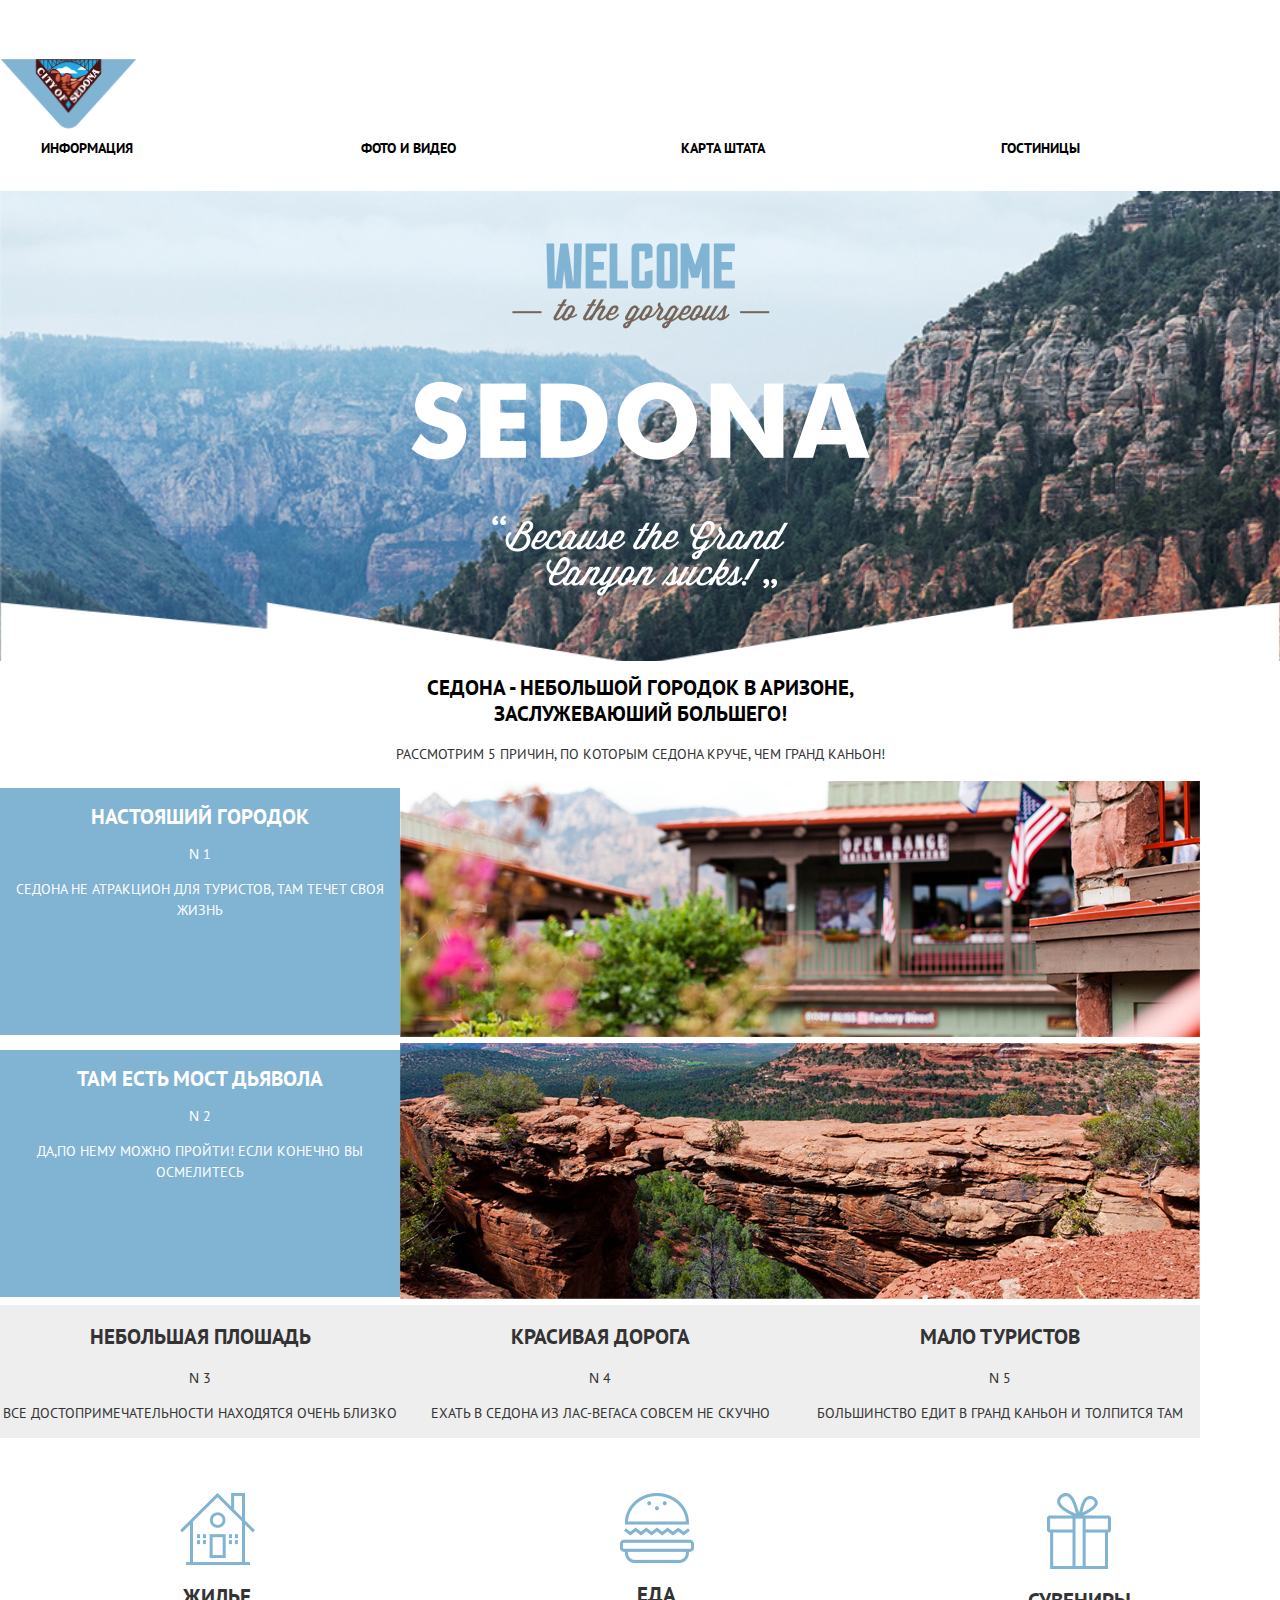
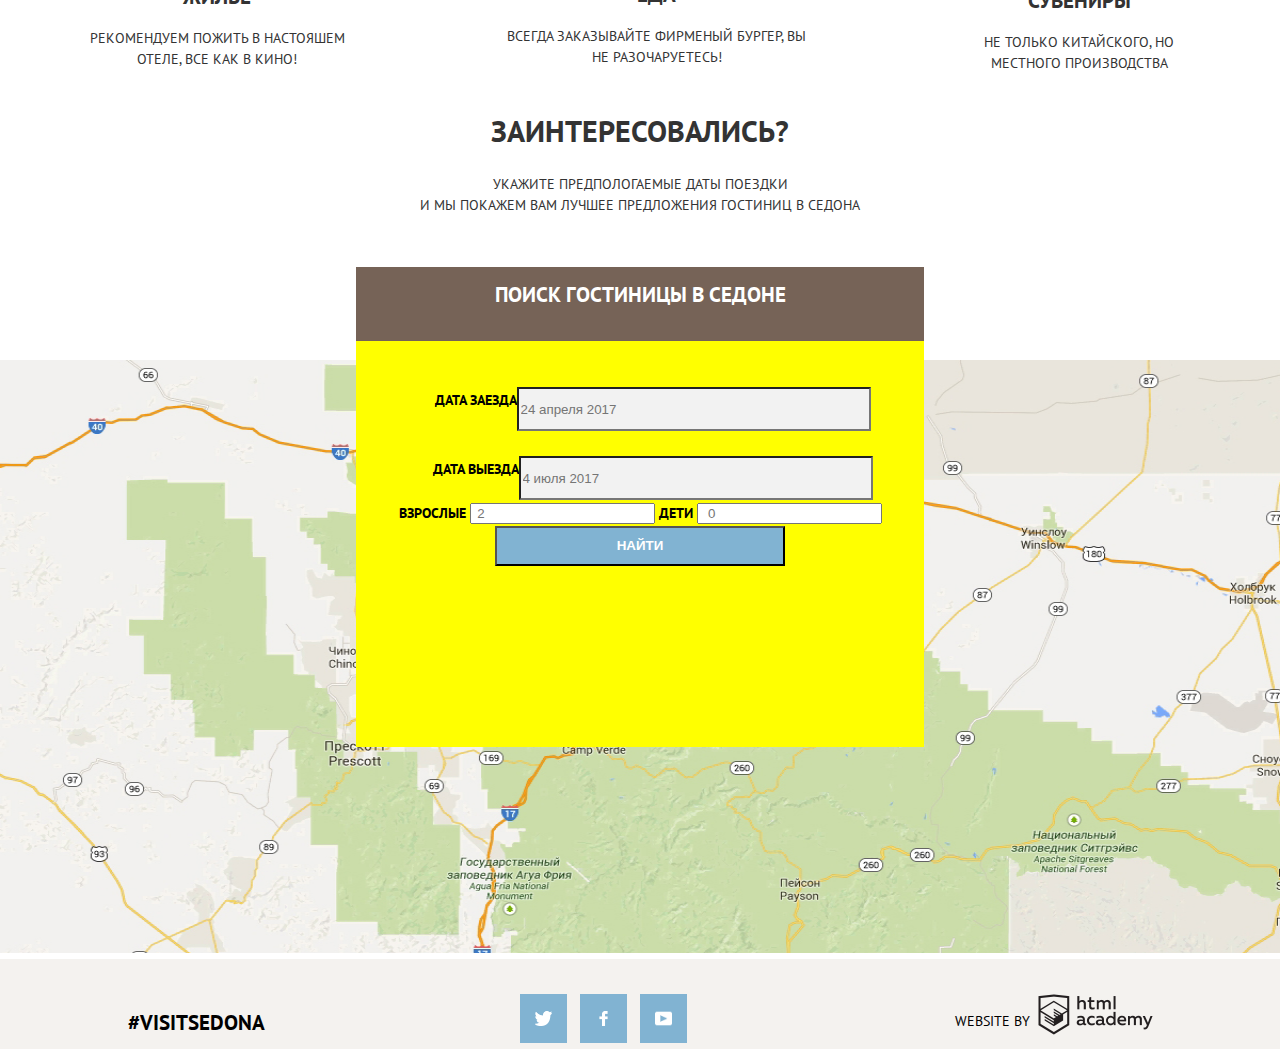
==== index.html @ 4d726ed5 "css+flex для Index" ====
<!DOCTYPE html>
<html lang="ru">
<head>
	<meta charset="utf-8">
	<title>HTML Academy: Седона</title>
	<link rel="stylesheet" type="text/css" href="css-sedona.css">
	<link href="https://fonts.googleapis.com/css?family=PT+Sans:400,700&display=swap&subset=cyrillic-ext" rel="stylesheet"> 
</head>
<body>

	<header class="header">
		<h1 class="visually-hidden"> Город Седона для туристов </h1>
		<img class="main-nav-logo" src="img/logo.svg" width="137" height="70" alt="Логотип Седона"> 

		<nav class="main-nav">
			<ul class="nav-list"> 
				<li class="nav-item"> <a href="info.html"> Информация  </a>  </li> 
				<li class="nav-item"> <a href="foto.html"> Фото и видео  </a> </li>
				<li class="nav-item"> <a href="#map"> Карта штата </a> </li>
				<li class="nav-item"> <a href="catalog.html"> Гостиницы  </a>  </li>
			</ul>

		</nav>

	</header>




	<main>

		<section>
			<div class="welcome">
				<!-- тут background-->
				<img class="welcome-text" src="img/welcome.svg" width="459" height="353"  alt="Приветственый текст сайта">
				<div class="polygon"></div>

			</div>

			<div class="welcome-title">
			<h1 class="title">Седона - небольшой городок в Аризоне,<br>  Заслужеваюший большего! </h1>
			<p class="reasons"> Рассмотрим 5 причин, по которым Седона круче, чем Гранд Каньон!</p>
			</div>
			
		</section>




		<section class="index-colums" >
			<ul class="reason-forstay-list wrap">
				<li class="reason-forstay blue "> 
				<div class="reason-wrapper">
					<h2 >  Настояший городок </h2>
					<span> &Nu; 1 </span>
					<p> Седона не атракцион для туристов, там течет своя жизнь </p>
				</div>
				<div class="foto-wrapper">
					<img src="img/foto-goroda.jpg" width="800" height="256" alt="Фото Города"> 
				</div>
				</li>
		



		
				<li class="reason-forstay blue ">
				<div class="reason-wrapper">	 
					<h2 > Там есть мост дьявола </h2>
					<span> &Nu; 2 </span>
					<p> Да,по нему можно пройти! Если конечно вы осмелитесь </p>
				</div>
					<div class="foto-wrapper">
					<img src="img/foto-mosta.jpg" width="800" height="256" alt="Фото Моста">
				</div>
				</li>

			
					
				<li class="reason-forstay grey " > 
					<h3 > Небольшая плошадь </h3>
					<span> &Nu; 3 </span>
					<p> Все достопримечательности находятся очень близко</p>
				</li>
			
				
				<li class="reason-forstay grey ">
					
					<h3> Красивая дорога </h3>
					<span> &Nu; 4 </span>
					<p>Ехать в Седона из Лас-Вегаса совсем не скучно </p>
				
				</li>
			
				
				<li class="reason-forstay grey "> 
					
					<h3> Мало туристов </h3>
					<span> &Nu; 5</span>
					<p> Большинство едит в Гранд Каньон и толпится там</p>
				
				</li>
			
			</ul>

		</section>



		<article class="advantages">

			<h2 class="visually-hidden"> Преимушества города </h2>
			<ul class="advantages-list">

				<li>
					<div class="bg-living"> </div>
					<h3> Жилье </h3>
					<p> Рекомендуем пожить в настояшем отеле, все как в кино!</p>
				</li>
				<li>
					<div class="bg-eat"> </div>
					<h3> Еда </h3>
					<p> всегда заказывайте фирменый бургер, вы не разочаруетесь!</p>
				</li>
				<li> 
					<div class="bg-presents"> </div>
					<h3> Сувениры </h3>
					<p> Не только китайского, но местного производства</p>
				</li>
			</ul>



		</article>



		<section class="best-deals-forstay">

			<h2>Заинтересовались?</h2> 
			<p> Укажите предпологаемые даты поездки<br>
				И мы покажем вам лучшее предложения гостиниц в Седона
			</p> 

			<img class="sedona-bymap" id="map" src="img/map.jpg" width="100%"  height="593" alt="Изображение местонахождения города Седона на карте">

	
		<div class="search-wrapper">
			<div class="search">
				<p class="hotel-search">Поиск гостиницы в Седоне </p>

				<form class="form" action="https://htmlacademy.ru" method="post">
					<div class="form-line">
						<label  class="info" for="new-date"> Дата заезда </label>
						<input  class="text" type="text" name="date-in" id="new-date" placeholder="24 апреля 2017">
					</div>

					<div class="form-line">
						<label class="info" for="new-date1"> Дата выезда </label>
						<input class="text" type="text" name="date-out" id="new-date1" placeholder="4 июля 2017">
					</div>

						
					<label class="info" for="new-adults"> Взрослые </label>
					<input type="age" name="adults" id="new-adults" placeholder=" 2 ">
					



					<label class="info" for="new-child"> Дети </label>
					<input class="age" type="text" name="child" id="new-child" placeholder="  0  ">

					<div>
					<button class="submit-button" type="submit"> Найти </button>
					</div>


				</form>


			</div>
		</div>

		</section>


	</main>






	<footer class="foter">
	<div class="visit">
		<a class="visit-sedona" href="#"> #VisitSedona </a>  
	</div>

		<div >
			<ul class="social-button">
				<li class="button"> <a href="#" aria-label="ссылка на сайт Твитер"> <img class="logo-social" src ="img/t.svg" width="17" height="15" alt="Логотип сайта Твитер"> </a>  </li> 
				<li class="button"> <a href="#" aria-label="ссылка на сайт Фейсбук"> <img class="logo-social" src ="img/fb-icon.svg" width="17" height="15" alt="Логотип сайта Фейсбук"> </a>  </li> 
				<li class="button"> <a href="#" aria-label="ссылка на сайт Ютуб"> <img  class="logo-social" src ="img/youtube.svg" width="17" height="15" alt="Логотип сайта Ютуб"> </a>  </li> 
			</ul>
		</div>



		<div class="academy">
			<div>
		<p class="reference"> WEBSITE BY</p>
			</div>
		<div>
		<a class="link-academy" href="#" aria-lebel="ссылка на сайт Хтмл академии"> 
			<img src="img/logo_name.png" width="115" height="41" alt="Логотип HTML Academy"> 	
		</a>
		</div>
	</div>

	</footer>


</body>
</html>
---- css-sedona.css ----
body {
	padding: 0;
	margin: 0; 

font-family: "PT Sans","Arial", sans-serif;
font-size: 14px;
font-weight: 400;
text-transform: uppercase;
line-height: 21px;
color:#333333;

background-color: #ffffff;
background-position: center;
background-repeat: no-repeat;


}
ul,li {
	margin: 0px;
	padding: 0px;
}




.visually-hidden {
	visibility: hidden;

}

a { 
	text-decoration: none;
}



.nav-list {
	list-style: none;
	display: flex;
	justify-content: space-around;
}
.nav-item {
	width: 239px;
	height: 56px;


}
.nav-item a{
	color: #000000;
	font-weight: 700;
	line-height: 26px;
	text-transform: uppercase;

}

.welcome {
	background-image: url("img/background photo.jpg");
	background-repeat: no-repeat;
	background-size: cover;
	text-align: center;
	padding-top: 52px;
}

.welcome-title { 
	text-align: center;

}


.polygon {
	height:59px;
	background-image: url("img/polygon.png");
	background-size: cover;
}

/*5 prichin*/

.title {
	color: #000000;
	font-size: 21px;
	font-weight: 700;
	line-height: 26px;
	
}





.reasons {
	line-height: 26px;

}


/*spisok 5 prichin*/

/* flex*/

 .reason-forstay.blue { 
	background-repeat: no-repeat;
	color: #ffffff;
	display: flex;
	justify-content: center;
	align-items: center;

}



 .reason-forstay.grey {
	width: 400px;
	background-color: #eeeeee;
	background-size: 1200px 256px;
	background-repeat: no-repeat;
	text-align: center;
	width: 400px;

}




.reason-forstay-list {
	list-style: none;
	display: flex;
	
}



.wrap{
 	flex-wrap: wrap;

}


.reason-wrapper {
	width: 400px;
	text-align: center;
	padding-bottom: 100px;
	background-color:#81b3d2;
	background-size: 400px 256px;

}

.advantages-list {
	display: flex;
	list-style: none;

}


.foto-wrapper {
	width: 800px;
}



.reason-forstay-list h2 {
	font-size: 21px;
	font-weight: 700;


}
.advantages-list h3,
.reason-forstay-list h3 {
	line-height: 21px;
	font-size: 21px;
	font-weight: 700;
	text-align: center;

} 

/* acticle advantages*/

.bg-living {
	width: 75px;
	height: 72px; 
	background-image:url("img/icon-1.svg");
	background-repeat: no-repeat;

}

.bg-eat {
	width: 74px;
	height: 70px; 
	background-image:url("img/icon-2.svg");
	background-repeat: no-repeat;
}


.bg-presents {
	width: 64px;
	height: 76px; 
	background-image:url("img/icon-3.svg");
	background-repeat: no-repeat;
}

.advantages-list div {
	margin: 0px auto;

}


.advantages-list li {
	padding:0px 72px;
	text-align: center;
}





/* zainteresovalis*/

.best-deals-forstay {
	position: relative;
	text-align: center;
}

.best-deals-forstay h2 {
	font-size: 30px;
	font-weight: 700;
	line-height: 36px;
	
}

.sedona-bymap {
	padding-top:130px;
}

/* poisk*/

.search-wrapper {
	position: absolute;
	top:133px;
	left:0px;
	width: 100%;



}
.search {
	width: 568px;
	height: 480px;
	background-color: yellow;
	margin: 0px auto;

}

.form-line {
	display: flex;
	justify-content:center;
	padding-left:25px;
	padding-top: 25px;

}


.hotel-search {
	color: #ffffff;
	font-size: 21px;
	font-weight: 700;
	line-height: 26px;
	padding-top:15px;  
	padding-bottom: 33px;
	text-align: center;
	background-color:#766357;


}

.info {
	font-weight: 700;
	line-height: 26px;
	text-transform: uppercase;
	color: #000000;
	
}

.text {
	width: 346px;
	height: 38px;
	background-color: #f2f2f2;

}

.submit-button {
	color: #ffffff;
	font-weight: 700;
	line-height: 26px;
	text-transform: uppercase;
	background-color: #81b3d2;
	padding: 5px 120px;
}





/* footer*/
footer {
	background-color: #f4f2ef;

}

.foter {
	display: flex;
	justify-content: space-around;

}



footer .visit-sedona {
	color: #000000;
	font-size: 21px;
	font-weight: 700;
	line-height: 26px;
	text-transform: uppercase;

}

.social-button {
	list-style: none;
	display: flex;
	justify-content: space-between;




}

.visit {
	padding-top: 51px;
}



.button {
	width: 60px;
	padding-top: 35px;

}

.button .logo-social{
	background-color:#81b3d2;
	padding: 17px 15px;

}

.reference {
	line-height: 26px;
	color: #000000;
	text-transform: uppercase;	
	padding-right: 8px;
}

.academy {
	display: flex;
	padding-top:35px;

}
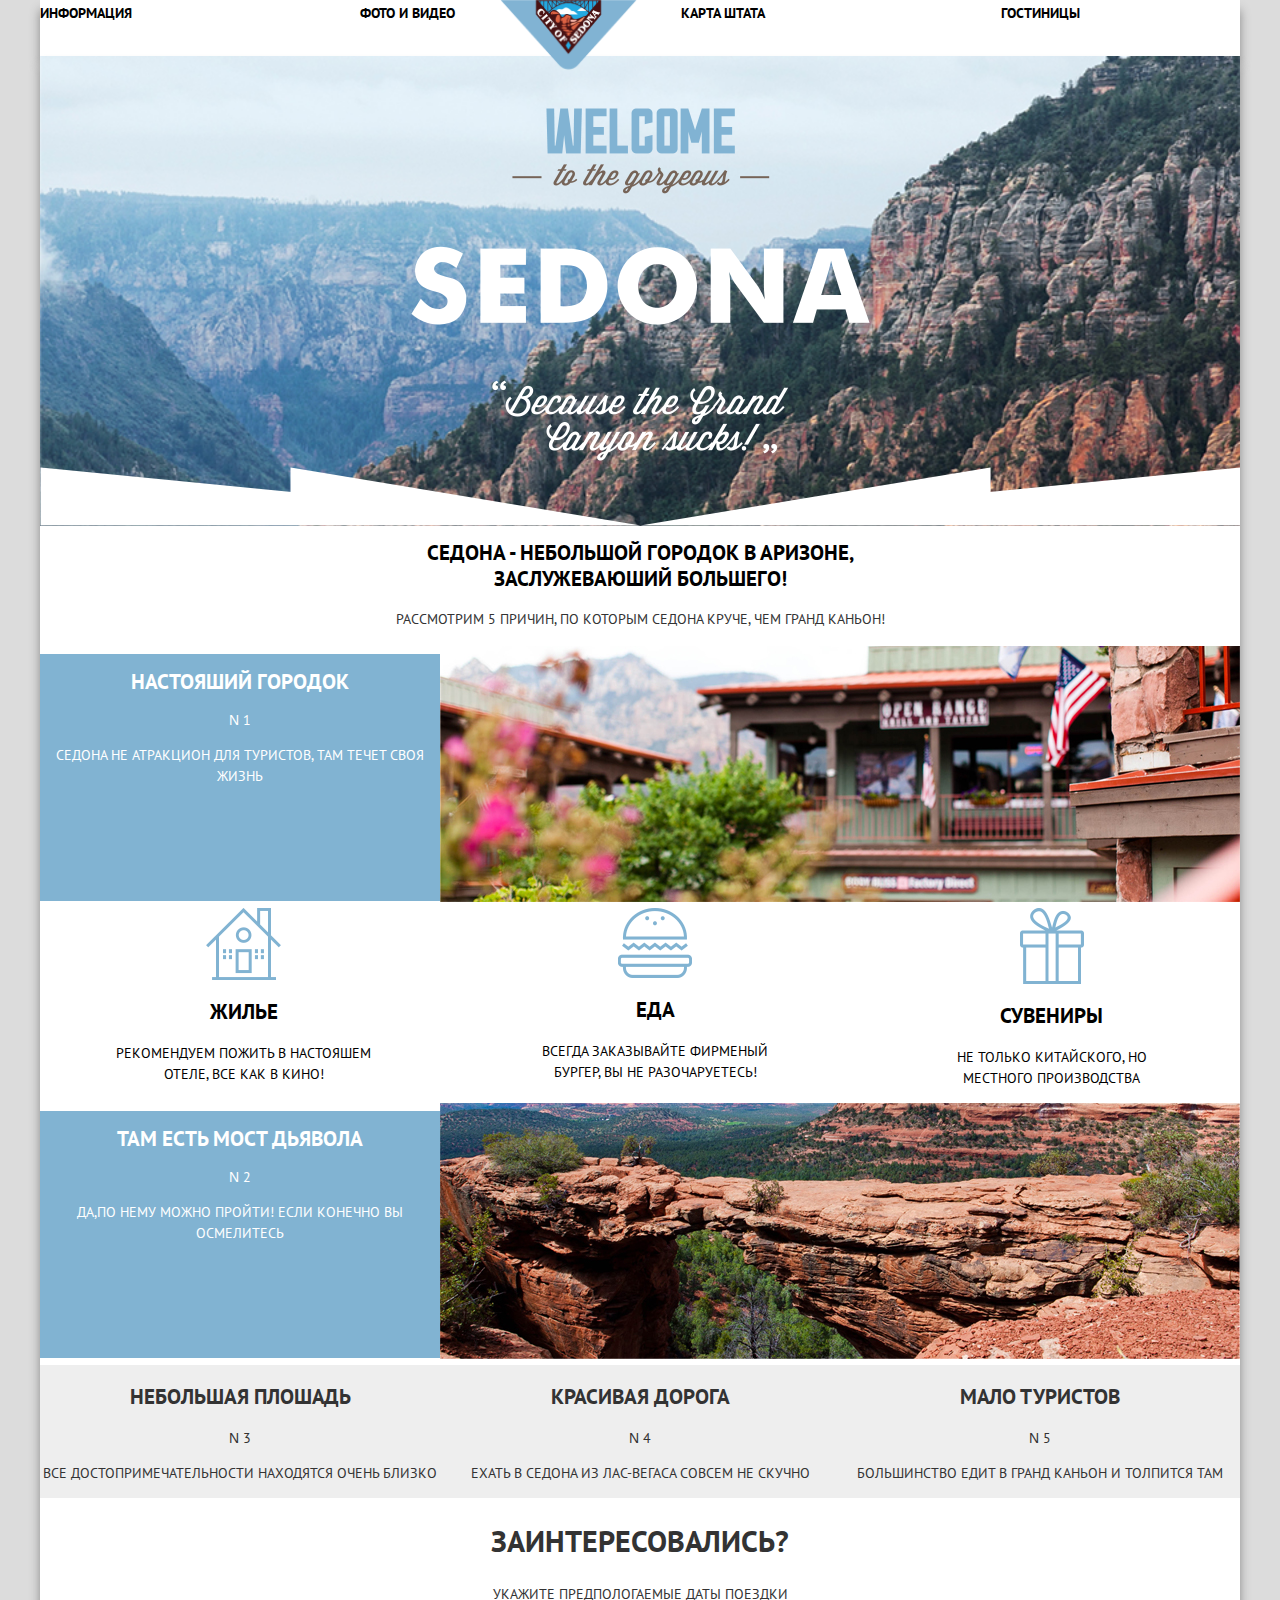
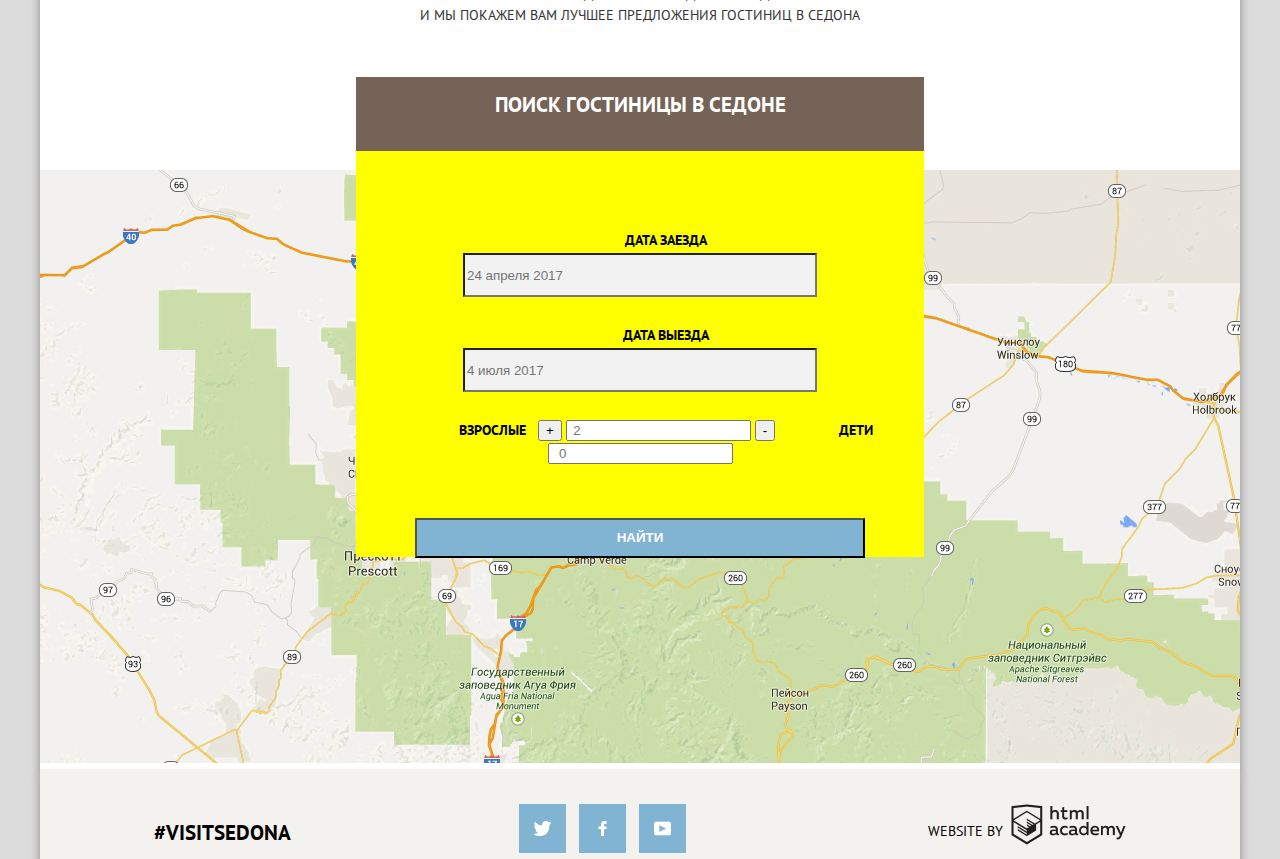
==== commit b8b5165a: "добавление стр catalog v Sedona" ====
--- a/index.html
+++ b/index.html
@@ -7,17 +7,16 @@
 	<link href="https://fonts.googleapis.com/css?family=PT+Sans:400,700&display=swap&subset=cyrillic-ext" rel="stylesheet"> 
 </head>
 <body>
-
 	<header class="header">
 		<h1 class="visually-hidden"> Город Седона для туристов </h1>
 		<img class="main-nav-logo" src="img/logo.svg" width="137" height="70" alt="Логотип Седона"> 
 
 		<nav class="main-nav">
 			<ul class="nav-list"> 
-				<li class="nav-item"> <a href="info.html"> Информация  </a>  </li> 
-				<li class="nav-item"> <a href="foto.html"> Фото и видео  </a> </li>
-				<li class="nav-item"> <a href="#map"> Карта штата </a> </li>
-				<li class="nav-item"> <a href="catalog.html"> Гостиницы  </a>  </li>
+				<li class="nav-item nav-item-info"> <a href="info.html"> Информация  </a>  </li> 
+				<li class="nav-item nav-item-photo"> <a href="foto.html"> Фото и видео  </a> </li>
+				<li class="nav-item nav-item-map"> <a href="#map"> Карта штата </a> </li>
+				<li class="nav-item nav-item-hotels"> <a href="catalog.html"> Гостиницы  </a>  </li>
 			</ul>
 
 		</nav>
@@ -38,8 +37,8 @@
 			</div>
 
 			<div class="welcome-title">
-			<h1 class="title">Седона - небольшой городок в Аризоне,<br>  Заслужеваюший большего! </h1>
-			<p class="reasons"> Рассмотрим 5 причин, по которым Седона круче, чем Гранд Каньон!</p>
+				<h1 class="title">Седона - небольшой городок в Аризоне,<br>  Заслужеваюший большего! </h1>
+				<p class="reasons"> Рассмотрим 5 причин, по которым Седона круче, чем Гранд Каньон!</p>
 			</div>
 			
 		</section>
@@ -50,89 +49,91 @@
 		<section class="index-colums" >
 			<ul class="reason-forstay-list wrap">
 				<li class="reason-forstay blue "> 
-				<div class="reason-wrapper">
-					<h2 >  Настояший городок </h2>
-					<span> &Nu; 1 </span>
-					<p> Седона не атракцион для туристов, там течет своя жизнь </p>
-				</div>
-				<div class="foto-wrapper">
-					<img src="img/foto-goroda.jpg" width="800" height="256" alt="Фото Города"> 
-				</div>
-				</li>
-		
-
-
-
-		
+					<div class="reason-wrapper">
+						<h2 >  Настояший городок </h2>
+						<span> &Nu; 1 </span>
+						<p> Седона не атракцион для туристов, там течет своя жизнь </p>
+					</div>
+					<div class="foto-wrapper">
+						<img src="img/foto-goroda.jpg" width="800" height="256" alt="Фото Города"> 
+					</div>
+
+
+					<article class="advantages">
+
+						<h2 class="visually-hidden"> Преимушества города </h2>
+						<ul class="advantages-list">
+							<li>
+								<div class="bg-living"> </div>
+								<h3> Жилье </h3>
+								<p> Рекомендуем пожить в настояшем отеле, все как в кино!</p>
+							</li>
+
+							<li>
+								<div class="bg-eat"> </div>
+								<h3> Еда </h3>
+								<p> всегда заказывайте фирменый бургер, вы не разочаруетесь!</p>
+							</li>
+
+							<li> 
+								<div class="bg-presents"> </div>
+								<h3> Сувениры </h3>
+								<p> Не только китайского, но местного производства</p>
+							</li>
+						</ul>
+
+					</article>
+
+				</li>
+
+
+
+
+
 				<li class="reason-forstay blue ">
-				<div class="reason-wrapper">	 
-					<h2 > Там есть мост дьявола </h2>
-					<span> &Nu; 2 </span>
-					<p> Да,по нему можно пройти! Если конечно вы осмелитесь </p>
-				</div>
+					<div class="reason-wrapper">	 
+						<h2 > Там есть мост дьявола </h2>
+						<span> &Nu; 2 </span>
+						<p> Да,по нему можно пройти! Если конечно вы осмелитесь </p>
+					</div>
 					<div class="foto-wrapper">
-					<img src="img/foto-mosta.jpg" width="800" height="256" alt="Фото Моста">
-				</div>
-				</li>
-
-			
-					
+						<img src="img/foto-mosta.jpg" width="800" height="256" alt="Фото Моста">
+					</div>
+				</li>
+
+
+
 				<li class="reason-forstay grey " > 
 					<h3 > Небольшая плошадь </h3>
 					<span> &Nu; 3 </span>
 					<p> Все достопримечательности находятся очень близко</p>
 				</li>
-			
+
 				
 				<li class="reason-forstay grey ">
 					
 					<h3> Красивая дорога </h3>
 					<span> &Nu; 4 </span>
 					<p>Ехать в Седона из Лас-Вегаса совсем не скучно </p>
-				
-				</li>
-			
+
+				</li>
+
 				
 				<li class="reason-forstay grey "> 
 					
 					<h3> Мало туристов </h3>
 					<span> &Nu; 5</span>
 					<p> Большинство едит в Гранд Каньон и толпится там</p>
-				
-				</li>
-			
+
+				</li>
+
 			</ul>
 
 		</section>
 
 
 
-		<article class="advantages">
-
-			<h2 class="visually-hidden"> Преимушества города </h2>
-			<ul class="advantages-list">
-
-				<li>
-					<div class="bg-living"> </div>
-					<h3> Жилье </h3>
-					<p> Рекомендуем пожить в настояшем отеле, все как в кино!</p>
-				</li>
-				<li>
-					<div class="bg-eat"> </div>
-					<h3> Еда </h3>
-					<p> всегда заказывайте фирменый бургер, вы не разочаруетесь!</p>
-				</li>
-				<li> 
-					<div class="bg-presents"> </div>
-					<h3> Сувениры </h3>
-					<p> Не только китайского, но местного производства</p>
-				</li>
-			</ul>
-
-
-
-		</article>
-
+		
 
 
 		<section class="best-deals-forstay">
@@ -144,86 +145,91 @@
 
 			<img class="sedona-bymap" id="map" src="img/map.jpg" width="100%"  height="593" alt="Изображение местонахождения города Седона на карте">
 
-	
-		<div class="search-wrapper">
-			<div class="search">
-				<p class="hotel-search">Поиск гостиницы в Седоне </p>
-
-				<form class="form" action="https://htmlacademy.ru" method="post">
-					<div class="form-line">
-						<label  class="info" for="new-date"> Дата заезда </label>
-						<input  class="text" type="text" name="date-in" id="new-date" placeholder="24 апреля 2017">
-					</div>
-
-					<div class="form-line">
-						<label class="info" for="new-date1"> Дата выезда </label>
-						<input class="text" type="text" name="date-out" id="new-date1" placeholder="4 июля 2017">
-					</div>
+
+			<div class="search-wrapper">
+				<div class="search">
+					<p class="hotel-search">Поиск гостиницы в Седоне </p>
+
+					<form class="form" action="https://htmlacademy.ru" method="post">
+						<div class="form-line1">
+							<label  class="info" for="new-date"> Дата заезда </label>
+							<input  class="text" type="text" name="date-in" id="new-date" placeholder="24 апреля 2017">
+						</div>
+
+						<div class="form-line2">
+							<label class="info" for="new-date1"> Дата выезда </label>
+							<input class="text" type="text" name="date-out" id="new-date1" placeholder="4 июля 2017">
+						</div>
+
+						<div class="form-line3">	
+							<label class="info" for="new-adults"> Взрослые </label>
+							
+							<button class="button-plus" > + </button>
+							<input type="age" name="adults" id="new-adults" placeholder=" 2 ">
+							<button class="button-minus"> - </button>
 
 						
-					<label class="info" for="new-adults"> Взрослые </label>
-					<input type="age" name="adults" id="new-adults" placeholder=" 2 ">
-					
-
-
-
-					<label class="info" for="new-child"> Дети </label>
-					<input class="age" type="text" name="child" id="new-child" placeholder="  0  ">
-
+							<label class="info" for="new-child"> Дети </label>
+							<input class="age" type="text" name="child" id="new-child" placeholder="  0  ">
+						</div>	
+
+
+
+
+								<div>
+									<button class="submit-button" type="submit"> Найти </button>
+								</div>
+
+
+							</form>
+
+
+						</div>
+					</div>
+
+				</section>
+
+
+			</main>
+
+
+
+
+
+
+			<footer class="footer">
+				<div class="visit">
+					<a class="visit-sedona" href="#"> #VisitSedona </a>  
+				</div>
+
+				<div >
+					<ul class="social-button">
+						<li class="button"> <a href="#" aria-label="ссылка на сайт Твитер"> <img class="logo-social" src ="img/t.svg" width="17" height="15" alt="Логотип сайта Твитер"> </a>  </li> 
+						<li class="button"> <a href="#" aria-label="ссылка на сайт Фейсбук"> <img class="logo-social" src ="img/fb-icon.svg" width="17" height="15" alt="Логотип сайта Фейсбук"> </a>  </li> 
+						<li class="button"> <a href="#" aria-label="ссылка на сайт Ютуб"> <img  class="logo-social" src ="img/youtube.svg" width="17" height="15" alt="Логотип сайта Ютуб"> </a>  </li> 
+					</ul>
+				</div>
+
+
+
+				<div class="academy">
 					<div>
-					<button class="submit-button" type="submit"> Найти </button>
-					</div>
-
-
-				</form>
-
-
-			</div>
-		</div>
-
-		</section>
-
-
-	</main>
-
-
-
-
-
-
-	<footer class="foter">
-	<div class="visit">
-		<a class="visit-sedona" href="#"> #VisitSedona </a>  
-	</div>
-
-		<div >
-			<ul class="social-button">
-				<li class="button"> <a href="#" aria-label="ссылка на сайт Твитер"> <img class="logo-social" src ="img/t.svg" width="17" height="15" alt="Логотип сайта Твитер"> </a>  </li> 
-				<li class="button"> <a href="#" aria-label="ссылка на сайт Фейсбук"> <img class="logo-social" src ="img/fb-icon.svg" width="17" height="15" alt="Логотип сайта Фейсбук"> </a>  </li> 
-				<li class="button"> <a href="#" aria-label="ссылка на сайт Ютуб"> <img  class="logo-social" src ="img/youtube.svg" width="17" height="15" alt="Логотип сайта Ютуб"> </a>  </li> 
-			</ul>
-		</div>
-
-
-
-		<div class="academy">
-			<div>
-		<p class="reference"> WEBSITE BY</p>
-			</div>
-		<div>
-		<a class="link-academy" href="#" aria-lebel="ссылка на сайт Хтмл академии"> 
-			<img src="img/logo_name.png" width="115" height="41" alt="Логотип HTML Academy"> 	
-		</a>
-		</div>
-	</div>
-
-	</footer>
-
-
-</body>
-</html>
-
-
-
-
-
+						<p class="reference"> WEBSITE BY</p>
+					</div>
+					<div>
+						<a class="link-academy" href="#" aria-lebel="ссылка на сайт Хтмл академии"> 
+							<img src="img/logo_name.png" width="115" height="41" alt="Логотип HTML Academy"> 	
+						</a>
+					</div>
+				</div>
+
+			</footer>
+
+
+		</body>
+		</html>
+
+
+
+
+
--- a/css-sedona.css
+++ b/css-sedona.css
@@ -1,6 +1,7 @@
+
 body {
-	padding: 0;
-	margin: 0; 
+	padding: 0px;
+	margin: 0px; 
 
 font-family: "PT Sans","Arial", sans-serif;
 font-size: 14px;
@@ -9,15 +10,16 @@
 line-height: 21px;
 color:#333333;
 
-background-color: #ffffff;
+background-color: #dcdcdc;
 background-position: center;
 background-repeat: no-repeat;
 
-
-}
+}
+
 ul,li {
 	margin: 0px;
 	padding: 0px;
+
 }
 
 
@@ -25,26 +27,52 @@
 
 .visually-hidden {
 	visibility: hidden;
-
+	display:none;
 }
 
 a { 
 	text-decoration: none;
 }
 
+.header,
+ main, 
+ footer {
+	width: 1200px;
+	margin: 0px auto;
+	background-color: #ffffff;
+	box-shadow: 0px 10px 10px #888888;
+
+	
+}
+
+
+
+.main-nav-logo {
+	position: absolute;
+	left: 500px;
+
+}
+
 
 
 .nav-list {
 	list-style: none;
 	display: flex;
-	justify-content: space-around;
-}
+	justify-content: space-between;
+}
+
+
 .nav-item {
 	width: 239px;
 	height: 56px;
 
-
-}
+}
+
+.info{
+	padding-left: 60px;
+
+}
+
 .nav-item a{
 	color: #000000;
 	font-weight: 700;
@@ -52,6 +80,10 @@
 	text-transform: uppercase;
 
 }
+
+
+
+
 
 .welcome {
 	background-image: url("img/background photo.jpg");
@@ -103,6 +135,10 @@
 	display: flex;
 	justify-content: center;
 	align-items: center;
+	flex-wrap: wrap;
+	width: 1200px;
+
+
 
 }
 
@@ -197,6 +233,12 @@
 	background-repeat: no-repeat;
 }
 
+
+.advantages {
+	color: #000000;
+}
+
+
 .advantages-list div {
 	margin: 0px auto;
 
@@ -248,13 +290,34 @@
 	margin: 0px auto;
 
 }
-
-.form-line {
-	display: flex;
-	justify-content:center;
-	padding-left:25px;
+.form {
+	display: flex;
+	flex-wrap: wrap;
+	justify-content: center;
+
+}
+
+
+
+
+.form-line1 {
+	padding-top: 55px;
+	width: 500px;
+	
+}
+
+.form-line2 {
 	padding-top: 25px;
-
+	padding-bottom: 25px;
+
+	width: 500px;
+	
+}
+
+
+.form-line3 {
+	width: 500px;
+	padding-bottom: 54px;
 }
 
 
@@ -276,6 +339,7 @@
 	line-height: 26px;
 	text-transform: uppercase;
 	color: #000000;
+	margin-right: 8px;
 	
 }
 
@@ -293,6 +357,7 @@
 	text-transform: uppercase;
 	background-color: #81b3d2;
 	padding: 5px 120px;
+	width: 450px;
 }
 
 
@@ -300,14 +365,13 @@
 
 
 /* footer*/
-footer {
+
+
+
+.footer {
+	display: flex;
+	justify-content: space-around;
 	background-color: #f4f2ef;
-
-}
-
-.foter {
-	display: flex;
-	justify-content: space-around;
 
 }
 
@@ -361,4 +425,241 @@
 	display: flex;
 	padding-top:35px;
 
+}
+
+
+
+/* css for catalog */
+
+
+.catalog {
+	background-color: #fefefe;
+
+}
+
+
+.filters-wrapper {
+	background-image: url("img/filter_background.jpg");
+	background-repeat:no-repeat;
+	background-size: 1200px 800px;
+	background-position: center;
+	display: flex;
+	padding-left: 24px;
+	
+
+
+}
+
+.list-filters-checkboxes {
+	list-style: none;
+
+}
+
+.list-filters-checkboxes li {
+	padding: 15px 0px;
+}
+
+
+
+
+
+
+.fieldset-filters {
+	 color: #ffffff;
+	 border:0;
+	 margin: 25px;
+
+
+
+	
+}
+
+
+.hotels-list {
+	list-style: none;
+	margin-left: 60px;
+}
+
+
+
+
+
+
+.legend {
+	font-size: 16px;
+	text-transform: uppercase;
+
+}
+
+.section-prices {
+	color: #ffffff;
+	margin-left: 400px;
+
+}
+
+.price-fornight {
+	font-size: 16px;
+	line-height: 21px;
+	text-transform: uppercase;
+
+}
+
+
+.prices{
+	border: 2px solid white;
+	width: 314px;
+	display: flex;
+	padding: 5px;
+	text-align: center;
+
+
+}
+
+
+.price-amount {
+	display: block;
+	width:50%;
+	padding-right: 10px;
+	padding-left: 8px;
+}
+
+.from {
+	border-right: 2px solid white;
+}
+
+
+.range {
+	display: block;
+	padding-top: 20px;
+
+}
+
+.show-button {
+	background-color: transparent;
+	border: 2px solid white;
+	color: #ffffff;
+	padding: 5px 35px;
+
+}
+
+
+.results-text {
+	font-size: 21px;
+	font-weight: 700;
+	line-height: 26px;
+	text-transform: uppercase;
+	padding-left:70px;
+
+}
+
+.results {
+	display: flex;
+}
+
+
+
+.results-sorting {
+	list-style: none;
+	display: flex;
+	justify-content: space-between;
+	width: 400px;
+	padding-top: 25px;
+	margin-left: 60px;
+
+}
+
+.results-selected {
+	color: #81b3d2;
+}
+
+
+
+
+
+
+.book-button {	
+	text-transform: uppercase;
+	background-color:#766357;
+	color: #ffffff;
+	border: none;
+	padding: 7px;
+	margin-left: 5px;
+
+
+}
+
+.link-about {
+	color: #ffffff;
+	text-transform: uppercase;
+	background-color:#81b3d2;
+	padding: 7px;
+
+}
+
+.hotels-items {
+	margin-left: 20px;
+	
+}
+
+
+.hotels-list-items h3 {
+	color: #000000;
+	font-size: 21px;
+	font-weight: 700;
+	line-height: 26px;
+	text-transform: uppercase;
+	margin-top: 0px;
+	margin-bottom: 0px;
+
+
+	
+}
+
+.hotels-list-items p {
+	margin:5px 0px;
+
+}
+
+.hotels-list-items{
+	display: flex;
+	padding-top: 20px;
+	padding-bottom: 20px;
+
+}
+
+
+.stars {
+	height: 17px;
+	width: 20px;
+	display:block;
+	background-image: url(img/star.svg);
+	background-repeat: repeat;
+	margin-bottom: 20px;
+}
+
+.stars4 {
+	width: 70px;
+}
+
+
+.stars3 {
+	width: 55px;
+}
+
+
+.stars2 {
+	width: 35px;
+}
+
+
+.marks{
+	margin-left: 400px;
+}
+.rating {
+	height: 27px;
+	width: 110px;
+	background-color:#f2f2f2;
+	color: #666666;
+	line-height: 21px;
+	text-transform: uppercase;
 }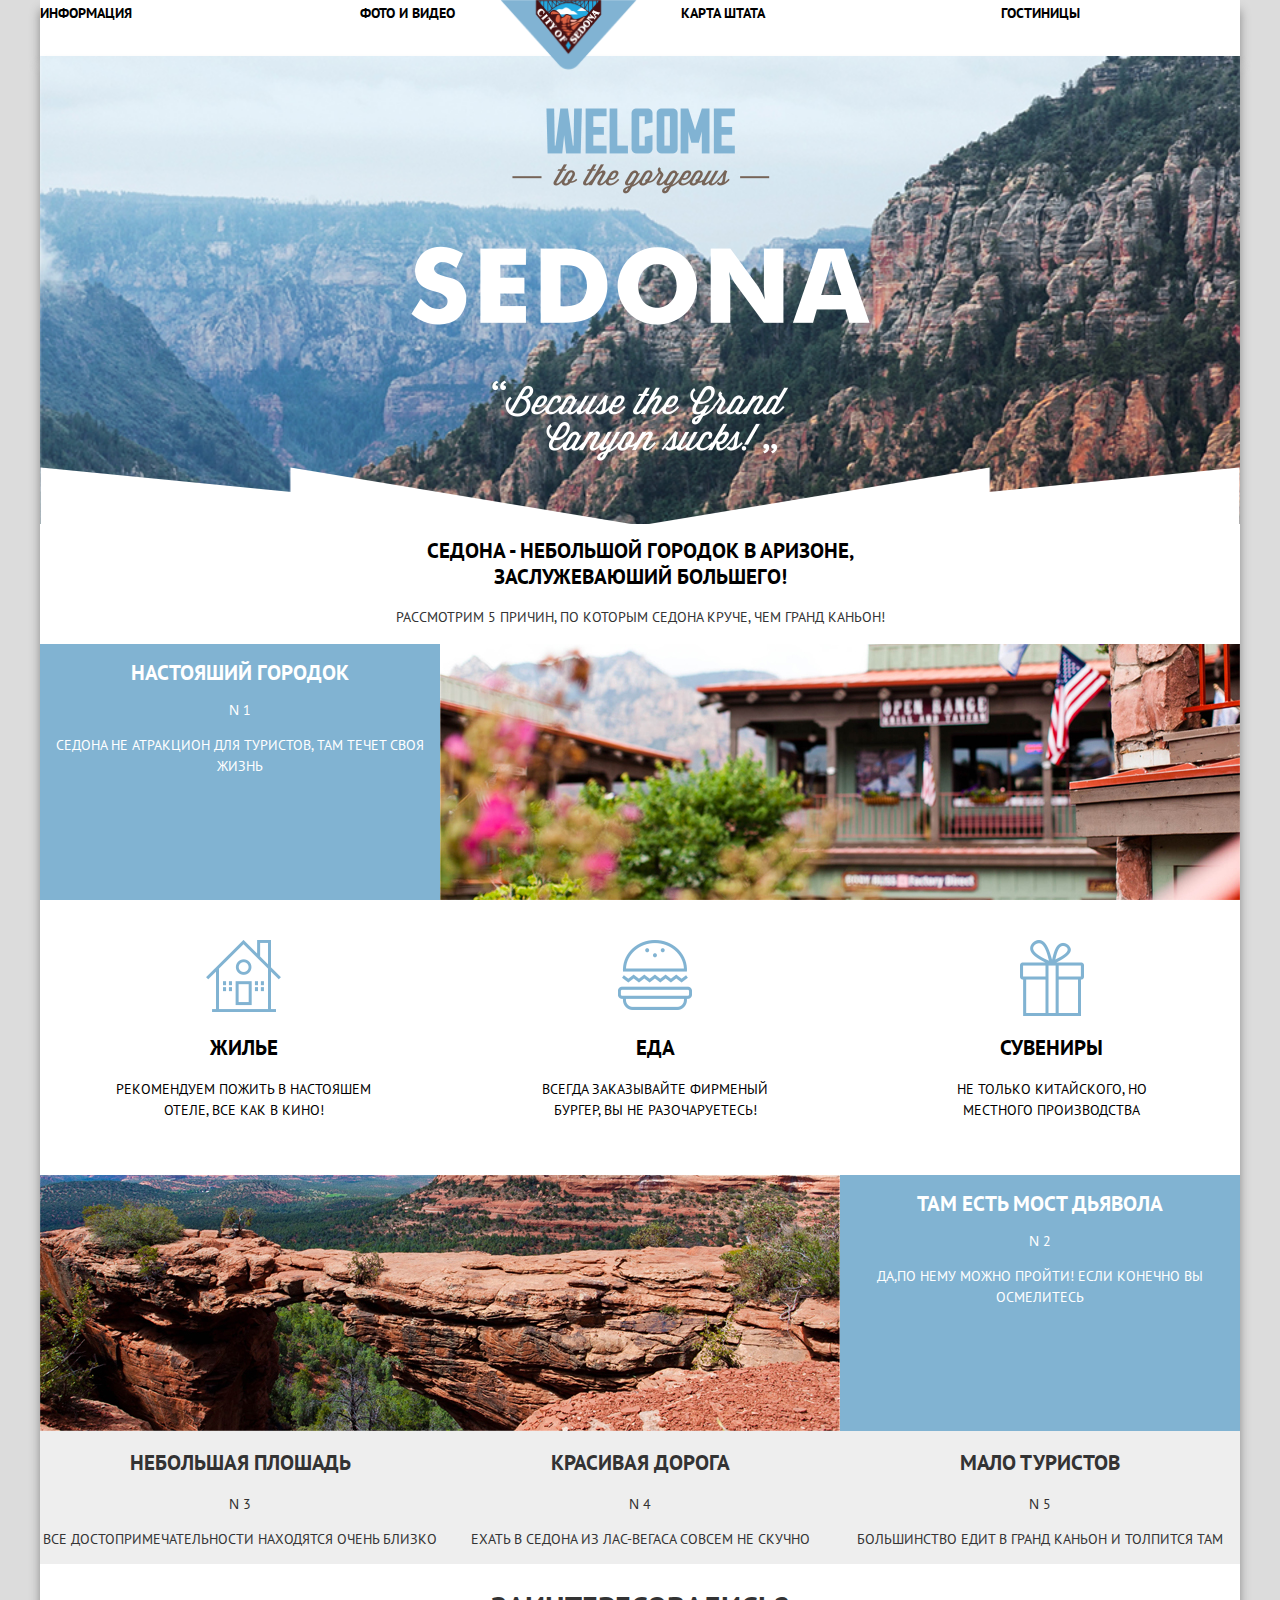
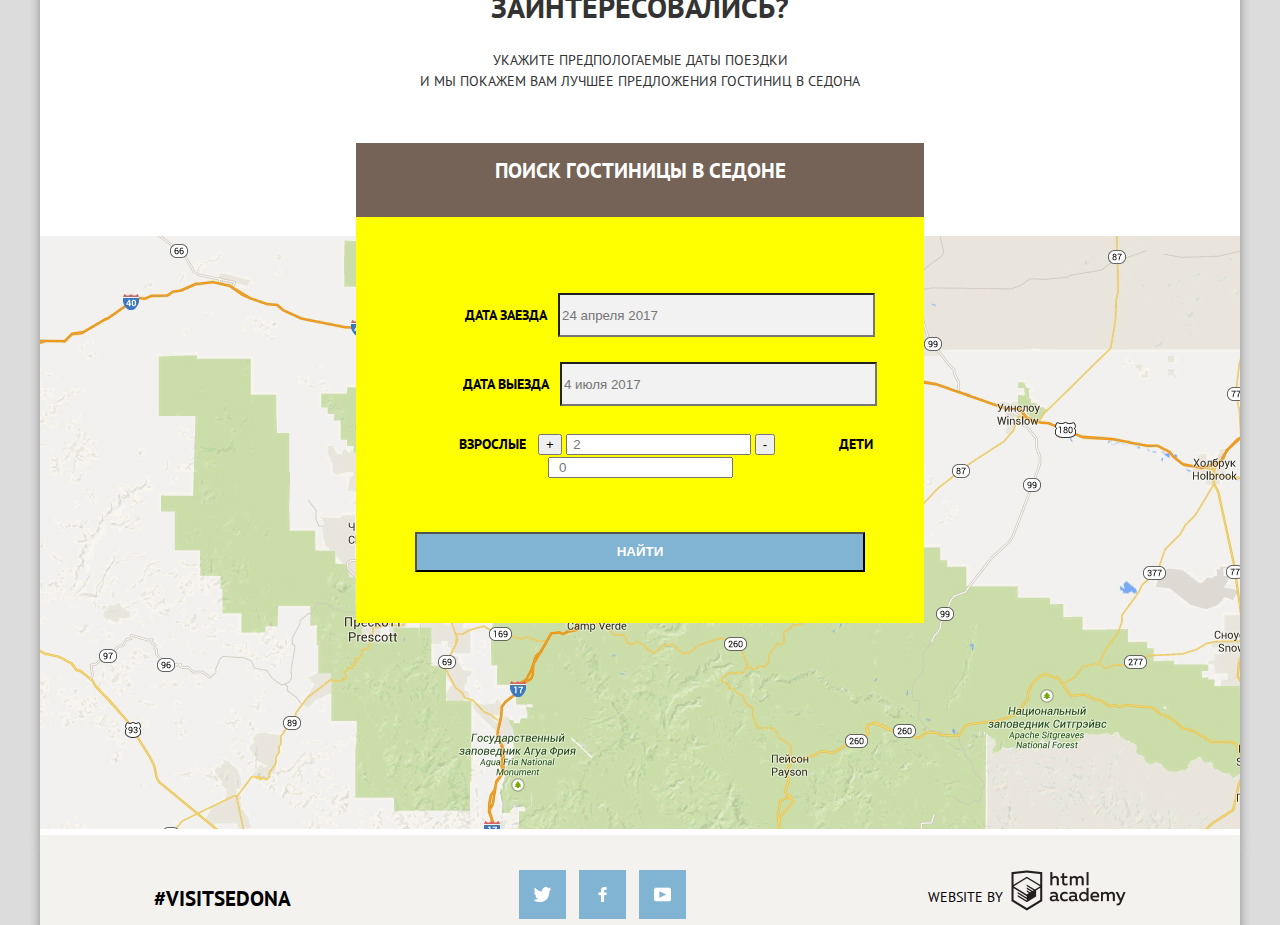
==== commit 06d617a0: "small updates for Index.html" ====
--- a/index.html
+++ b/index.html
@@ -91,7 +91,7 @@
 
 
 				<li class="reason-forstay blue ">
-					<div class="reason-wrapper">	 
+					<div class="reason-wrapper second">	 
 						<h2 > Там есть мост дьявола </h2>
 						<span> &Nu; 2 </span>
 						<p> Да,по нему можно пройти! Если конечно вы осмелитесь </p>
@@ -212,6 +212,7 @@
 
 
 
+
 				<div class="academy">
 					<div>
 						<p class="reference"> WEBSITE BY</p>
--- a/css-sedona.css
+++ b/css-sedona.css
@@ -100,7 +100,7 @@
 
 
 .polygon {
-	height:59px;
+	height:57px;
 	background-image: url("img/polygon.png");
 	background-size: cover;
 }
@@ -134,7 +134,6 @@
 	color: #ffffff;
 	display: flex;
 	justify-content: center;
-	align-items: center;
 	flex-wrap: wrap;
 	width: 1200px;
 
@@ -180,6 +179,11 @@
 
 }
 
+.second {
+	order: 1;
+}
+
+
 .advantages-list {
 	display: flex;
 	list-style: none;
@@ -189,9 +193,14 @@
 
 .foto-wrapper {
 	width: 800px;
-}
-
-
+
+}
+
+.foto-wrapper img {
+	display: block;
+
+
+}
 
 .reason-forstay-list h2 {
 	font-size: 21px;
@@ -212,7 +221,7 @@
 
 .bg-living {
 	width: 75px;
-	height: 72px; 
+	height: 76px; 
 	background-image:url("img/icon-1.svg");
 	background-repeat: no-repeat;
 
@@ -220,9 +229,10 @@
 
 .bg-eat {
 	width: 74px;
-	height: 70px; 
+	height: 76px; 
 	background-image:url("img/icon-2.svg");
 	background-repeat: no-repeat;
+	
 }
 
 
@@ -246,8 +256,9 @@
 
 
 .advantages-list li {
-	padding:0px 72px;
-	text-align: center;
+	padding:40px 72px;
+	text-align:center;
+
 }
 
 
@@ -344,7 +355,7 @@
 }
 
 .text {
-	width: 346px;
+	width: 309px;
 	height: 38px;
 	background-color: #f2f2f2;
 
@@ -655,6 +666,11 @@
 .marks{
 	margin-left: 400px;
 }
+
+
+
+
+
 .rating {
 	height: 27px;
 	width: 110px;
@@ -662,4 +678,8 @@
 	color: #666666;
 	line-height: 21px;
 	text-transform: uppercase;
-}+}
+
+
+
+
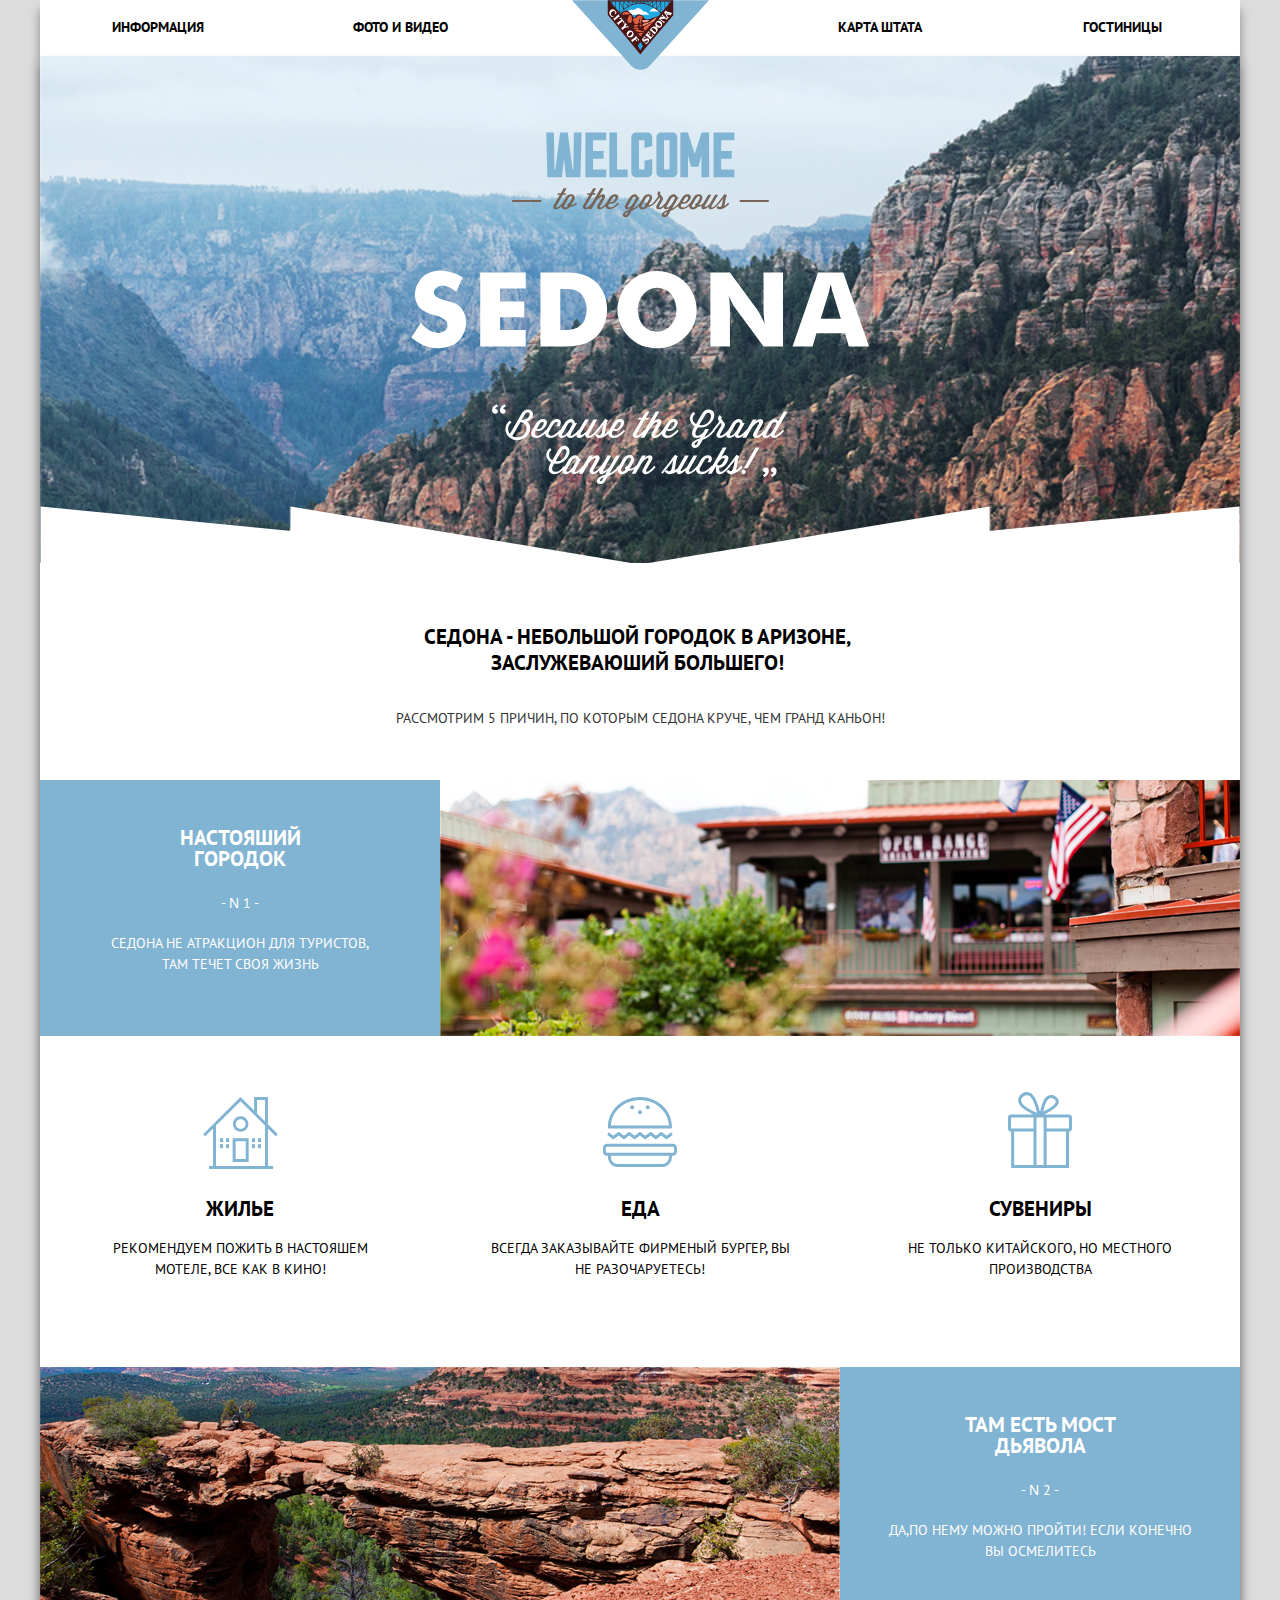
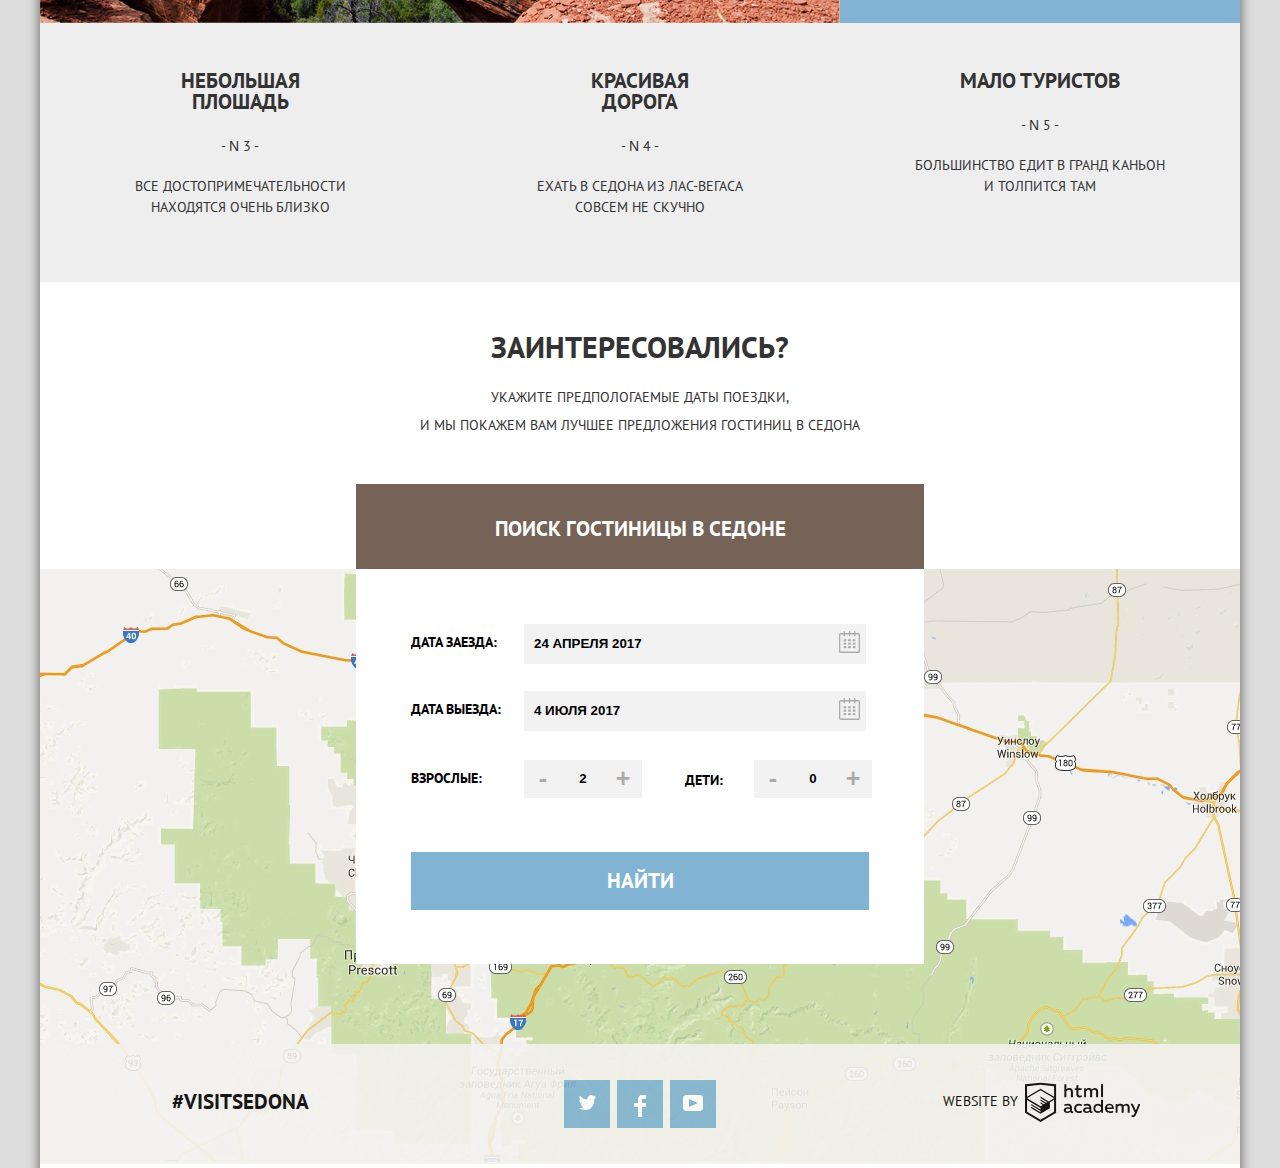
==== commit 5bc4558a: "Седона на проверку" ====
--- a/index.html
+++ b/index.html
@@ -3,7 +3,7 @@
 <head>
 	<meta charset="utf-8">
 	<title>HTML Academy: Седона</title>
-	<link rel="stylesheet" type="text/css" href="css-sedona.css">
+	<link rel="stylesheet" type="text/css" href="css/css-sedona.css">
 	<link href="https://fonts.googleapis.com/css?family=PT+Sans:400,700&display=swap&subset=cyrillic-ext" rel="stylesheet"> 
 </head>
 <body>
@@ -13,8 +13,8 @@
 
 		<nav class="main-nav">
 			<ul class="nav-list"> 
-				<li class="nav-item nav-item-info"> <a href="info.html"> Информация  </a>  </li> 
-				<li class="nav-item nav-item-photo"> <a href="foto.html"> Фото и видео  </a> </li>
+				<li class="nav-item nav-item-info"> <a href="#"> Информация  </a>  </li> 
+				<li class="nav-item nav-item-photo"> <a href="#"> Фото и видео  </a> </li>
 				<li class="nav-item nav-item-map"> <a href="#map"> Карта штата </a> </li>
 				<li class="nav-item nav-item-hotels"> <a href="catalog.html"> Гостиницы  </a>  </li>
 			</ul>
@@ -25,212 +25,257 @@
 
 
 
-
-	<main>
-
-		<section>
-			<div class="welcome">
-				<!-- тут background-->
-				<img class="welcome-text" src="img/welcome.svg" width="459" height="353"  alt="Приветственый текст сайта">
-				<div class="polygon"></div>
+	<div class="all">
+		<main class="main">
+
+			<section>
+				<div class="welcome">
+					<img class="welcome-text" src="img/welcome1.svg" width="459" height="353"  alt="Приветственый текст сайта">
+					<div class="polygon"></div>
+
+				</div>
+
+				<div class="welcome-title">
+					<h2 class="title">Седона - небольшой городок в Аризоне, Заслужеваюший большего! </h2>
+					<p class="reasons"> Рассмотрим 5 причин, по которым Седона круче, чем Гранд Каньон!</p>
+				</div>
+
+			</section>
+
+
+
+
+			<section class="index-colums" >
+				<ul class="reason-forstay-list wrap">
+					<li class="reason-forstay blue "> 
+						<div class="reason-wrapper">
+							<h2 >  Настояший городок </h2>
+							<span> - &Nu; 1 - </span>
+							<p class="reason-text one"> Седона не атракцион для туристов,
+							там течет своя жизнь </p>
+						</div>
+						<div class="foto-wrapper">
+							<img src="img/foto-goroda.jpg" width="800" height="256" alt="Фото Города"> 
+						</div>
+
+
+						<article class="advantages">
+
+							<h2 class="visually-hidden"> Преимушества города </h2>
+							<ul class="advantages-list">
+								<li>
+									<div class="advantages-list-icon background-living"> </div>
+									<h3> Жилье </h3>
+									<p> Рекомендуем пожить в настояшем мотеле, все как в кино!</p>
+								</li>
+
+								<li>
+									<div class="advantages-list-icon background-eat"> </div>
+									<h3> Еда </h3>
+									<p> всегда заказывайте фирменый бургер,  вы не разочаруетесь!</p>
+								</li>
+
+								<li> 
+									<div class="advantages-list-icon background-presents"> </div>
+									<h3> Сувениры </h3>
+									<p> Не только китайского, но местного производства</p>
+								</li>
+							</ul>
+
+						</article>
+
+					</li>
+
+
+
+
+
+					<li class="reason-forstay blue ">
+						<div class="reason-wrapper second">	 
+							<h2 > Там есть мост дьявола </h2>
+							<span> - &Nu; 2 - </span>
+							<p class="reason-text second"> Да,по нему можно пройти! Если конечно вы осмелитесь </p>
+						</div>
+						<div class="foto-wrapper">
+							<img src="img/foto-mosta.jpg" width="800" height="256" alt="Фото Моста">
+						</div>
+					</li>
+
+
+
+					<li class="reason-forstay grey " > 
+						<h3 > Небольшая плошадь </h3>
+						<span> -  &Nu; 3 - </span>
+						<p> Все достопримечательности находятся очень близко</p>
+					</li>
+
+
+					<li class="reason-forstay grey ">
+
+						<h3> Красивая дорога </h3>
+						<span> -  &Nu; 4 - </span>
+						<p>Ехать в Седона из Лас-Вегаса совсем не скучно </p>
+
+					</li>
+
+
+					<li class="reason-forstay grey "> 
+
+						<h3> Мало туристов </h3>
+						<span> - &Nu; 5 - </span>
+						<p> Большинство едит в Гранд Каньон и толпится там</p>
+
+					</li>
+
+				</ul>
+
+			</section>
+
+
+
+
+
+
+			<section class="best-deals-forstay">
+				<h2>Заинтересовались?</h2> 
+				<p> Укажите предпологаемые даты поездки,</p>
+				<p>И мы покажем вам лучшее предложения гостиниц в Седона </p>
+				<img class="sedona-bymap" id="map" src="img/map.jpg" width="1200"  height="593" alt="Изображение местонахождения города Седона на карте">
+
+
+				<div class="search-wrapper">
+					<div class="search">
+						<p class="hotel-search">Поиск гостиницы в Седоне </p>
+
+						<form class="form" action="https://htmlacademy.ru" method="post">
+
+							<div class="form-line form-line1">
+								<label class="info" for="new-date"> Дата заезда: </label>
+								<input  class="text" type="text" name="date-in" id="new-date" value="24 апреля 2017">
+								<button class="calendar">
+
+									<svg version="1.1"  xmlns="http://www.w3.org/2000/svg" xmlns:xlink="http://www.w3.org/1999/xlink" x="0px" y="0px"
+									width="21px" height="22px" viewBox="0 0 21 22" enable-background="new 0 0 21 22" xml:space="preserve">
+									<g >
+										<path d="M19.251,2.025h-2.845V0.648c0-0.381-0.294-0.689-0.656-0.689c-0.363,0-0.656,0.308-0.656,0.689v1.377h-3.938V0.648
+										c0-0.381-0.294-0.689-0.655-0.689c-0.363,0-0.657,0.308-0.657,0.689v1.377H5.906V0.648c0-0.381-0.294-0.689-0.656-0.689
+										c-0.363,0-0.657,0.308-0.657,0.689v1.377H1.75C0.784,2.025,0,2.847,0,3.862v16.302C0,21.179,0.784,22,1.75,22h17.501
+										C20.217,22,21,21.179,21,20.164V3.862C21,2.847,20.217,2.025,19.251,2.025z M19.688,20.164c0,0.253-0.195,0.459-0.437,0.459H1.75
+										c-0.241,0-0.438-0.206-0.438-0.459V3.862c0-0.253,0.196-0.459,0.438-0.459h2.844v1.378c0,0.381,0.294,0.689,0.657,0.689
+										c0.362,0,0.656-0.308,0.656-0.689V3.403h3.938v1.378c0,0.381,0.294,0.689,0.657,0.689c0.361,0,0.655-0.308,0.655-0.689V3.403h3.938
+										v1.378c0,0.381,0.293,0.689,0.656,0.689c0.362,0,0.656-0.308,0.656-0.689V3.403h2.845c0.241,0,0.437,0.206,0.437,0.459V20.164z"/>
+										<rect x="4.594" y="8.225" width="2.625" height="2.066"/>
+										<rect x="4.594" y="11.668" width="2.625" height="2.067"/>
+										<rect x="4.594" y="15.112" width="2.625" height="2.066"/>
+										<rect x="9.188" y="15.112" width="2.625" height="2.066"/>
+										<rect x="9.188" y="11.668" width="2.625" height="2.067"/>
+										<rect x="9.188" y="8.225" width="2.625" height="2.066"/>
+										<rect x="13.781" y="15.112" width="2.625" height="2.066"/>
+										<rect x="13.781" y="11.668" width="2.625" height="2.067"/>
+										<rect x="13.781" y="8.225" width="2.625" height="2.066"/>
+									</g>
+								</svg>
+							</button>
+						</div>
+
+						<div class="form-line form-line2">
+							<label class="info" for="new-date1"> Дата выезда: </label>
+							<input class="text" type="text" name="date-out" id="new-date1" value="4 июля 2017">
+							<button class="calendar"> 
+								<svg version="1.1" xmlns="http://www.w3.org/2000/svg" xmlns:xlink="http://www.w3.org/1999/xlink" x="0px" y="0px"
+								width="21px" height="22px" viewBox="0 0 21 22" enable-background="new 0 0 21 22" xml:space="preserve">
+								<g>
+									<path d="M19.251,2.025h-2.845V0.648c0-0.381-0.294-0.689-0.656-0.689c-0.363,0-0.656,0.308-0.656,0.689v1.377h-3.938V0.648
+									c0-0.381-0.294-0.689-0.655-0.689c-0.363,0-0.657,0.308-0.657,0.689v1.377H5.906V0.648c0-0.381-0.294-0.689-0.656-0.689
+									c-0.363,0-0.657,0.308-0.657,0.689v1.377H1.75C0.784,2.025,0,2.847,0,3.862v16.302C0,21.179,0.784,22,1.75,22h17.501
+									C20.217,22,21,21.179,21,20.164V3.862C21,2.847,20.217,2.025,19.251,2.025z M19.688,20.164c0,0.253-0.195,0.459-0.437,0.459H1.75
+									c-0.241,0-0.438-0.206-0.438-0.459V3.862c0-0.253,0.196-0.459,0.438-0.459h2.844v1.378c0,0.381,0.294,0.689,0.657,0.689
+									c0.362,0,0.656-0.308,0.656-0.689V3.403h3.938v1.378c0,0.381,0.294,0.689,0.657,0.689c0.361,0,0.655-0.308,0.655-0.689V3.403h3.938
+									v1.378c0,0.381,0.293,0.689,0.656,0.689c0.362,0,0.656-0.308,0.656-0.689V3.403h2.845c0.241,0,0.437,0.206,0.437,0.459V20.164z"/>
+									<rect x="4.594" y="8.225" width="2.625" height="2.066"/>
+									<rect x="4.594" y="11.668" width="2.625" height="2.067"/>
+									<rect x="4.594" y="15.112" width="2.625" height="2.066"/>
+									<rect x="9.188" y="15.112" width="2.625" height="2.066"/>
+									<rect x="9.188" y="11.668" width="2.625" height="2.067"/>
+									<rect x="9.188" y="8.225" width="2.625" height="2.066"/>
+									<rect x="13.781" y="15.112" width="2.625" height="2.066"/>
+									<rect x="13.781" y="11.668" width="2.625" height="2.067"/>
+									<rect x="13.781" y="8.225" width="2.625" height="2.066"/>
+								</g>
+							</svg>
+						</button>
+					</div>
+
+					<div class="form-line form-line3">	
+						<label class="info" for="new-adults"> Взрослые: </label>
+
+						<button class="form-small-button" > - </button>
+						<input class="age" type="text" name="adults" id="new-adults" value ="2">
+						<button class="form-small-button"> + </button>
+
+
+						<label class="info-age-child" for="new-child"> Дети: </label>
+
+						<button class="form-small-button"> - </button>
+						<input class="age" type="text" name="child" id="new-child" value="0">
+						<button class="form-small-button"> + </button>
+					</div>	
+
+
+
+
+					<div>
+						<button class="submit-button" type="submit"> Найти </button>
+					</div>
+
+
+				</form>
+
 
 			</div>
-
-			<div class="welcome-title">
-				<h1 class="title">Седона - небольшой городок в Аризоне,<br>  Заслужеваюший большего! </h1>
-				<p class="reasons"> Рассмотрим 5 причин, по которым Седона круче, чем Гранд Каньон!</p>
+		</div>
+
+	</section>
+
+
+</main>
+
+</div>
+
+
+
+<div class="footer-wrapper index">
+	<footer class="footer index">
+		<div class="visit">
+			<a class="visit-sedona" href="#"> #VisitSedona </a>  
+		</div>
+
+		<ul class="social-button">
+			<li class="button"> <a href="#" aria-label="ссылка на сайт Твитер"> <img class="logo-social" src ="img/t1.svg" width="17" height="15" alt="Логотип сайта Твитер"> </a>  </li> 
+			<li class="button"> <a href="#" aria-label="ссылка на сайт Фейсбук"> <img class="logo-social" src ="img/fb-icon1.svg" width="12" height="22" alt="Логотип сайта Фейсбук"> </a>  </li> 
+			<li class="button"> <a href="#" aria-label="ссылка на сайт Ютуб"> <img  class="logo-social" src ="img/youtube1.svg" width="20" height="16" alt="Логотип сайта Ютуб"> </a>  </li> 
+		</ul>
+		
+
+		<div class="academy">
+			<div>
+				<p class="reference"> WEBSITE BY</p>
 			</div>
-			
-		</section>
-
-
-
-
-		<section class="index-colums" >
-			<ul class="reason-forstay-list wrap">
-				<li class="reason-forstay blue "> 
-					<div class="reason-wrapper">
-						<h2 >  Настояший городок </h2>
-						<span> &Nu; 1 </span>
-						<p> Седона не атракцион для туристов, там течет своя жизнь </p>
-					</div>
-					<div class="foto-wrapper">
-						<img src="img/foto-goroda.jpg" width="800" height="256" alt="Фото Города"> 
-					</div>
-
-
-					<article class="advantages">
-
-						<h2 class="visually-hidden"> Преимушества города </h2>
-						<ul class="advantages-list">
-							<li>
-								<div class="bg-living"> </div>
-								<h3> Жилье </h3>
-								<p> Рекомендуем пожить в настояшем отеле, все как в кино!</p>
-							</li>
-
-							<li>
-								<div class="bg-eat"> </div>
-								<h3> Еда </h3>
-								<p> всегда заказывайте фирменый бургер, вы не разочаруетесь!</p>
-							</li>
-
-							<li> 
-								<div class="bg-presents"> </div>
-								<h3> Сувениры </h3>
-								<p> Не только китайского, но местного производства</p>
-							</li>
-						</ul>
-
-					</article>
-
-				</li>
-
-
-
-
-
-				<li class="reason-forstay blue ">
-					<div class="reason-wrapper second">	 
-						<h2 > Там есть мост дьявола </h2>
-						<span> &Nu; 2 </span>
-						<p> Да,по нему можно пройти! Если конечно вы осмелитесь </p>
-					</div>
-					<div class="foto-wrapper">
-						<img src="img/foto-mosta.jpg" width="800" height="256" alt="Фото Моста">
-					</div>
-				</li>
-
-
-
-				<li class="reason-forstay grey " > 
-					<h3 > Небольшая плошадь </h3>
-					<span> &Nu; 3 </span>
-					<p> Все достопримечательности находятся очень близко</p>
-				</li>
-
-				
-				<li class="reason-forstay grey ">
-					
-					<h3> Красивая дорога </h3>
-					<span> &Nu; 4 </span>
-					<p>Ехать в Седона из Лас-Вегаса совсем не скучно </p>
-
-				</li>
-
-				
-				<li class="reason-forstay grey "> 
-					
-					<h3> Мало туристов </h3>
-					<span> &Nu; 5</span>
-					<p> Большинство едит в Гранд Каньон и толпится там</p>
-
-				</li>
-
-			</ul>
-
-		</section>
-
-
-
-		
-
-
-		<section class="best-deals-forstay">
-
-			<h2>Заинтересовались?</h2> 
-			<p> Укажите предпологаемые даты поездки<br>
-				И мы покажем вам лучшее предложения гостиниц в Седона
-			</p> 
-
-			<img class="sedona-bymap" id="map" src="img/map.jpg" width="100%"  height="593" alt="Изображение местонахождения города Седона на карте">
-
-
-			<div class="search-wrapper">
-				<div class="search">
-					<p class="hotel-search">Поиск гостиницы в Седоне </p>
-
-					<form class="form" action="https://htmlacademy.ru" method="post">
-						<div class="form-line1">
-							<label  class="info" for="new-date"> Дата заезда </label>
-							<input  class="text" type="text" name="date-in" id="new-date" placeholder="24 апреля 2017">
-						</div>
-
-						<div class="form-line2">
-							<label class="info" for="new-date1"> Дата выезда </label>
-							<input class="text" type="text" name="date-out" id="new-date1" placeholder="4 июля 2017">
-						</div>
-
-						<div class="form-line3">	
-							<label class="info" for="new-adults"> Взрослые </label>
-							
-							<button class="button-plus" > + </button>
-							<input type="age" name="adults" id="new-adults" placeholder=" 2 ">
-							<button class="button-minus"> - </button>
-
-						
-							<label class="info" for="new-child"> Дети </label>
-							<input class="age" type="text" name="child" id="new-child" placeholder="  0  ">
-						</div>	
-
-
-
-
-								<div>
-									<button class="submit-button" type="submit"> Найти </button>
-								</div>
-
-
-							</form>
-
-
-						</div>
-					</div>
-
-				</section>
-
-
-			</main>
-
-
-
-
-
-
-			<footer class="footer">
-				<div class="visit">
-					<a class="visit-sedona" href="#"> #VisitSedona </a>  
-				</div>
-
-				<div >
-					<ul class="social-button">
-						<li class="button"> <a href="#" aria-label="ссылка на сайт Твитер"> <img class="logo-social" src ="img/t.svg" width="17" height="15" alt="Логотип сайта Твитер"> </a>  </li> 
-						<li class="button"> <a href="#" aria-label="ссылка на сайт Фейсбук"> <img class="logo-social" src ="img/fb-icon.svg" width="17" height="15" alt="Логотип сайта Фейсбук"> </a>  </li> 
-						<li class="button"> <a href="#" aria-label="ссылка на сайт Ютуб"> <img  class="logo-social" src ="img/youtube.svg" width="17" height="15" alt="Логотип сайта Ютуб"> </a>  </li> 
-					</ul>
-				</div>
-
-
-
-
-				<div class="academy">
-					<div>
-						<p class="reference"> WEBSITE BY</p>
-					</div>
-					<div>
-						<a class="link-academy" href="#" aria-lebel="ссылка на сайт Хтмл академии"> 
-							<img src="img/logo_name.png" width="115" height="41" alt="Логотип HTML Academy"> 	
-						</a>
-					</div>
-				</div>
-
-			</footer>
-
-
-		</body>
-		</html>
-
-
-
-
-
+			<div>
+				<a class="link-academy" href="#"> 
+					<img src="img/logo_name.svg" width="115" height="41" alt="Логотип HTML Academy"> 	
+				</a>
+			</div>
+		</div>
+
+	</footer>
+
+</div>
+
+</body>
+</html>
+
+
+
+
+
--- a/css/css-sedona.css
+++ b/css/css-sedona.css
@@ -0,0 +1,1321 @@
+
+body {
+	padding: 0px;
+	margin: 0px; 
+
+	font-family: "PT Sans","Arial", sans-serif;
+	font-size: 14px;
+	font-weight: 400;
+	text-transform: uppercase;
+	line-height: 21px;
+	color:#333333;
+
+	background-color: #dcdcdc;
+	background-position: center;
+	background-repeat: no-repeat;
+
+}
+
+ul,li {
+	margin: 0px;
+	padding: 0px;
+
+}
+
+
+
+
+.visually-hidden {
+
+	position: absolute;
+	width: 1px;
+	height: 1px;
+	margin:-1px;
+	border: 0px;
+	padding: 0px;
+	clip:rect(0 0 0 0);
+	overflow:hidden;
+}
+
+a { 
+	text-decoration: none;
+}
+
+
+.header,
+.main, 
+.footer-wrapper,
+.all {
+	width: 1200px;
+	margin: 0px auto;
+	background-color: #ffffff;
+	box-shadow: 0px 10px 10px #888888;
+
+	
+}
+
+
+
+.main-nav-logo {
+	position: absolute;
+	left:calc(50% - 68px);
+}
+
+
+
+.nav-list {
+	list-style: none;
+	display: flex;
+	justify-content: space-between;
+	
+	
+}
+
+
+.nav-item {
+	width: 236px;
+	height: 56px;
+	text-align: center;
+	padding-top: 14px;
+	box-sizing: border-box;
+	
+}
+
+
+
+
+
+.nav-item a{
+	color: #000000;
+	font-weight: 700;
+	line-height: 26px;
+	text-transform: uppercase;
+
+}
+
+
+.nav-item a:hover {
+	color:#81b3d2;
+}
+
+
+.nav-item a:active{
+	color:#847870;
+}
+
+
+
+.nav-item a:focus {
+	color:#ababab;
+}
+
+.nav-item-photo {
+	margin-right: 238px;
+
+}
+
+
+.welcome {
+	background-image: url("../img/background photo.jpg");
+	background-repeat: no-repeat;
+	background-position: center -12px;
+	background-size: cover;
+	text-align: center;
+	padding-top: 76px;
+
+}
+
+.welcome-title .title { 
+	width: 508px;
+	text-align: center;
+	padding-top: 44px;
+	padding-left: 343px;
+
+}
+
+.welcome-title .reasons {
+	padding-top: 11px;
+	padding-left: 356px;
+
+}
+
+
+.welcome-text {
+	padding-bottom: 15px;
+}
+
+
+.polygon {
+	height:57px;
+	background-image: url("../img/polygon.png");
+	background-size: cover;
+
+}
+
+
+
+/*5 prichin*/
+
+.title {
+	color: #000000;
+	font-size: 21px;
+	font-weight: 700;
+	line-height: 26px;
+	
+}
+
+
+.reasons {
+	line-height: 26px;
+
+}
+
+
+
+
+
+/*spisok 5 prichin*/
+
+/* flex*/
+
+.reason-forstay {
+	padding-top: 35px;
+}
+
+
+.reason-forstay.blue { 
+	background-repeat: no-repeat;
+	color: #ffffff;
+	display: flex;
+	justify-content: center;
+	flex-wrap: wrap;
+	width: 1200px;
+
+
+}
+
+.reason-forstay.grey {
+	width: 400px;
+	background-color: #eeeeee;
+	background-size: 1200px 256px;
+	background-repeat: no-repeat;
+	text-align: center;
+	padding-bottom: 45px;
+	padding-top: 47px;
+}
+
+
+.reason-forstay-list {
+	list-style: none;
+	display: flex;
+	
+}
+
+
+.wrap{
+	flex-wrap: wrap;
+
+}
+
+
+.reason-wrapper {
+	width: 400px;
+	text-align: center;
+	background-color:#81b3d2;
+	background-size: 400px 256px;
+
+
+}
+
+
+.reason-wrapper h2{
+	font-size: 21px;
+	font-weight: 700;
+	width:151px;
+	padding-top: 47px;
+	margin: 0px auto;
+	padding-left:0px;
+}
+
+
+
+.reason-forstay span {
+	display: block;
+	padding-top: 24px;
+
+}
+
+
+
+.reason-forstay p {
+	margin: 19px auto;
+	box-sizing: border-box;
+
+
+}
+
+
+.reason-text.one{
+	width: 284px;
+}
+
+.reason-text.second{
+	width: 312px;
+}
+
+
+.reason-forstay.grey p{
+	width: 261px;
+}
+
+
+
+.reason-wrapper.second {
+	order: 1;
+	
+}
+
+
+.foto-wrapper {
+	width: 800px;
+
+}
+
+.foto-wrapper img {
+	display: block;
+
+}
+
+
+
+.reason-forstay h3 {
+	width: 160px;
+	margin: 0px auto;
+	line-height: 21px;
+	font-size: 21px;
+	font-weight: 700;
+	text-align: center;
+
+
+} 
+
+/* acticle advantages*/
+
+
+.advantages-list {
+	display: flex;
+	list-style: none;
+	justify-content: space-around;
+}
+
+
+.advantages-list h3 {
+	line-height: 21px;
+	font-size: 21px;
+	font-weight: 700;
+	text-align: center;
+	margin-top:12px;
+
+}
+
+.advantages-list-icon {
+	width: 120px;
+	height: 110px; 
+	background-repeat: no-repeat;
+	background-position: center 15px;
+}
+
+.background-living {
+	background-image:url("../img/icon1-1.svg");
+	background-position: center 21px;
+
+}
+
+.background-eat {	 
+	background-image:url("../img/icon1-3.svg");
+	background-position: center 21px;
+	
+}
+
+
+.background-presents { 
+	background-image:url("../img/icon1-2.svg");
+	background-position: center 16px;
+
+}
+
+
+.advantages {
+	color: #000000;
+	width:100%;
+	margin-bottom: 33px;
+}
+
+
+.advantages-list div {
+	margin: 0px auto;
+
+}
+
+
+.advantages-list li {
+	padding-top:40px; 
+	text-align:center;
+	width: 309px;
+	
+}
+
+
+/* zainteresovalis*/
+
+.best-deals-forstay {
+	position: relative;
+
+}
+
+.best-deals-forstay h2 {
+	font-size: 30px;
+	font-weight: 700;
+	line-height: 36px;
+	text-align: center;
+	padding-top: 22px;
+	
+}
+
+
+.best-deals-forstay p  {
+	text-align: center;
+	line-height: 14px;
+}
+
+
+
+.sedona-bymap {
+	padding-top:123px;
+}
+
+
+
+/* poisk*/
+
+.search-wrapper {
+	position: absolute;
+	top:177px;
+	left:0px;
+	width: 100%;
+
+
+
+}
+.search {
+	width: 568px;
+	height: 480px;
+	background-color: #ffffff;
+	margin: 0px auto;
+
+}
+
+
+
+.form {
+	display: flex;
+	flex-wrap: wrap;
+	justify-content: center;
+	padding-top:55px;
+
+
+}
+
+
+.form-line {
+	width: 478px;
+	display: flex;
+}
+
+
+
+.form-line2 {
+	padding-top: 27px;
+	padding-bottom: 29px;
+
+	
+}
+
+
+.form-line3 {
+	padding-bottom: 54px;
+
+}
+
+
+.hotel-search {
+	color: #ffffff;
+	font-size: 21px;
+	font-weight: 700;
+	line-height: 26px;
+	padding-top:38px;  
+	padding-bottom: 33px;
+	text-align: center;
+	background-color:#766357;
+	margin: 0px;
+
+}
+
+.hotel-search:hover {
+	background-color:#604e43;
+}
+
+.hotel-search:active {
+	background-color:#503e33;
+	color:#847870;
+}
+
+.info {
+	width: 120px;
+	font-weight: 700;
+	line-height: 26px;
+	text-transform: uppercase;
+	color: #000000;
+	margin-right: 3px;
+	padding-top: 5px;
+	padding-left: 10px;
+	box-sizing: border-box;
+}
+
+
+.age {
+	width: 38px;
+	margin: 0px;
+	text-transform: uppercase;
+	font-weight: 700;
+	text-align: center;
+	background-color:#f2f2f2;
+	border: none;
+
+}
+
+
+.info-age {
+	margin-left: 20px;
+}
+
+
+
+
+.info-age-child {
+	width: 69px;
+	font-weight: 700;
+	line-height: 26px;
+	text-transform: uppercase;
+	color: #000000;
+	margin-left: 43px;
+	padding-top: 7px;
+
+
+}
+
+
+
+.text {
+	background-color:#f2f2f2;
+	border: none;
+	width: 290px;
+	height: 38px;
+	text-transform: uppercase;
+	font-weight: 700;
+	padding-left: 10px;
+
+}
+
+.text:hover {
+	background-color:#ebebeb;
+}
+
+
+.text:focus {
+	background-color:#ffffff;
+	border:1px solid #ebebeb;
+}
+
+
+
+.calendar {
+	border: none;
+	padding-left: 13px;
+	background-color: #f2f2f2;
+}
+
+.calendar path,
+.calendar rect {
+	fill:#ababab;
+}
+
+
+.calendar:hover path,
+.calendar:hover rect{
+	fill:black;
+}
+
+
+
+.calendar:active path,
+.calendar:active rect{
+	fill:#81b3d2;
+}
+
+
+
+
+
+.form-small-button {
+	width:38px;
+	height: 38px;
+	margin: 0px;
+	background-color:#f2f2f2;
+	border: none;
+	color:#ababab;
+	font-weight: bold;
+	font-size: 25px;
+	font-family: Arial;
+
+}
+
+
+
+.form-small-button:hover {
+	color:black;
+}
+
+
+
+.form-small-button:active {
+	color: #81b3d2;
+}
+
+
+
+
+.form-line3 {
+	display: flex;
+	
+}
+
+
+.submit-button {
+	color: #ffffff;
+	font-size: 21px;
+	font-family: "PT Sans","Arial", sans-serif;
+	font-weight: 700;
+	line-height: 26px;
+	text-transform: uppercase;
+	background-color: #81b3d2;
+	padding: 5px 120px;
+	width: 458px;
+	height: 58px;
+	border:none;
+}
+
+
+.submit-button:hover {
+	background-color:#669ec0;
+}
+
+
+.submit-button:active{
+	background-color:#5496bd;
+	color: #80b1ce;
+}
+
+
+
+
+
+/* footer*/
+
+
+.footer-wrapper.index {
+	position: relative;
+}
+
+
+
+.footer {
+	display: flex;
+	justify-content: space-between;
+	background-color: #f4f2ef;
+	height:120px;
+}
+
+
+
+
+.footer.index {
+	width: 100%;
+	position: absolute;
+	bottom: 4px;
+	left: 0px;
+	opacity: 0.9;
+}
+
+.footer.catalog {
+	color: #fefefe;
+}
+
+footer .visit-sedona {
+	color: #000000;
+	font-size: 21px;
+	font-weight: 700;
+	line-height: 26px;
+	text-transform: uppercase;
+
+}
+
+.social-button {
+	width: 152px;
+	list-style: none;
+	display: flex;
+	justify-content: space-between;
+
+}
+
+.visit {
+	width: 310px;
+	padding-top: 45px;
+	padding-left: 132px;
+	box-sizing: border-box;
+}
+
+
+
+.button {
+	padding-top: 36px;
+}
+
+.button a{
+	display: inline-block;
+	width: 46px;
+	height: 48px;
+	text-align: center;
+	background-color:#81b3d2;
+	padding-top: 15px;
+	box-sizing: border-box;
+	
+}
+
+
+.button a:hover{
+	background-color:#669ec0;
+}
+
+
+.button a:active {
+	background-color:#669ec0;
+} 
+
+.button a:active img{
+	opacity:0.3;
+}
+
+
+
+
+.reference {
+	line-height: 26px;
+	color: #000000;
+	text-transform: uppercase;	
+	padding-right: 7px;
+	margin: 0px;
+	padding-top: 6px;
+
+}
+
+.academy {
+	width: 310px;
+	display: flex;
+	padding-top:38px;
+	padding-left:13px;
+	box-sizing: border-box;
+}
+
+.link-academy{
+	display:inline-block;
+}
+
+
+
+.link-academy:hover img{
+	display:none;
+}
+
+.link-academy:active img{
+	display:none;
+}
+
+.link-academy::before{
+	content:"";
+	background-image: url('../img/logo_name_hover.svg');
+	width:115px;
+	height:40px;
+	display:none;
+}
+
+.link-academy:hover::before{
+	display:block;
+}
+
+.link-academy:active::before{
+	display:block;
+	background-image: url('../img/logo_name_active.svg');
+	width:115px;
+	height:40px;
+	background-size: cover;
+}
+
+
+
+
+
+
+/* css for catalog */
+
+
+.catalog {
+	background-color: #fefefe;
+
+}
+
+
+.filters-wrapper {
+	height: 218px;
+	display: flex;
+	background-image: url("../img/filter_background.jpg");
+	background-repeat:no-repeat;
+	background-size: 1200px 800px;
+	background-position: center;
+	
+}
+
+.section-checkboxes {
+	width: 200px;
+	margin-right: 55px;
+	margin-top: 27px;
+
+}
+
+
+.section-checkboxes:first-child {
+	margin-left: 45px;
+}
+
+
+
+.hotels-list-items {
+	padding: 72px;
+}
+
+
+
+.list-filters-checkboxes {
+	list-style: none;
+	margin-top: 11px;
+	
+
+
+}
+
+
+
+
+.list-filters-checkboxes li {
+	padding:13px 3px;
+	padding-left: 62px;
+}
+
+.option {
+	margin: 5px;
+
+}
+
+
+.check-input {
+	-webkit-appearance:none;
+	position: absolute;
+	left: 5px;
+
+}
+
+.check_box {
+	position:absolute;
+	width: 23px;
+	height: 24px;
+	background-image:url(../img/checkbox-off.svg);
+	margin-left:-39px;
+}
+
+.check-input:checked +.check_box {
+	background-image:url(../img/checkbox-on.svg);
+}
+
+
+.check-input:disabled +.check_box {
+	background-image:url(../img/checkbox-off.svg);
+}
+
+
+.check-input:checked:disabled +.check_box {
+	background-image:url(../img/checkbox-on.svg);
+}
+
+
+
+.list-filters-checkboxes input[type="checkbox"]{
+	margin-right: 18px;
+}
+
+
+
+
+.fieldset-filters {
+	color: #ffffff;
+	border:0;
+	margin:0px;
+	padding: 0px;
+	
+}
+
+
+
+
+.hotels-list {
+	list-style: none;
+	margin:0px;
+}
+
+.hotel-wrapper li {
+	border-top: 1px solid grey;
+
+
+}
+
+.hotels-list-items.last {
+	border-bottom:1px solid grey;
+
+
+}
+
+
+.legend {
+	font-size: 16px;
+	text-transform: uppercase;
+	margin-left: 26px;
+	color:#ffffff;
+
+
+}
+
+
+.section-prices {
+	color: #ffffff;
+	margin-left: 255px;
+	
+
+}
+
+.price-fornight {
+	font-size: 16px;
+	line-height: 21px;
+	text-transform: uppercase;
+	margin-top: 25px;
+	margin-bottom: 13px;
+
+}
+
+
+.prices{
+	position: relative;
+	width: 317px;
+	height: 30px;
+	border: 2px solid white;
+	border-radius: 2px;
+	display: flex;
+	align-items: center;
+	
+}
+
+
+.price-amount label{
+	display:inline-block;
+	width:162px;
+	font-size: 14px;
+	line-height: 38px;
+	cursor: pointer;
+	color: #ffffff;
+	text-align: center;
+	
+}
+
+
+.price-amount input {
+	width:40px;
+	height: 12px;
+	font-size: 14px;
+	line-height: 38px;
+	margin: 0px;
+	cursor: pointer;
+	background:none;
+	border:none;
+	color: #ffffff;	
+
+
+}
+
+.prices::after {
+	content: "";
+	position: absolute;
+	top: 50%;
+	left: 50%;
+	width: 2px;
+	height: 22px;
+	background: #ffffff;
+	transform: translate(-50%, -50%);
+}
+
+
+
+.range-controls {
+	position: relative;
+	margin-top: 22px;
+}
+
+.scale {
+	height: 2px;
+	background-color: rgba(255, 255, 255, 0.3);
+	
+}
+
+
+.bar {
+	width: 80%;
+	height: 2px;
+	background-color: #ffffff;
+
+}
+
+.range {
+	position: absolute;
+	top:-9px;
+	height: 4px;
+	width: 4px;
+	background-color: #ababab;
+	border:8px solid #ffffff;
+	border-radius: 50%;
+	box-shadow: 0 2px 1px 0 rgba(0, 1, 1, 0.2);
+	cursor: pointer;
+}
+
+
+
+.range2 {
+	left: 80%;
+
+}
+
+
+.range:hover {
+	background-color:  #1c4f80;
+	border:10px solid #ffffff;
+}
+
+
+
+
+
+
+
+.show-button {
+	font-family: "PT Sans","Arial", sans-serif;
+	font-size: 14px;
+	line-height: 21px;
+	text-transform: uppercase;
+	background-color: transparent;
+	border: 2px solid white;
+	color: #ffffff;
+	padding: 6px 33px;
+	margin-top: 32px;
+	margin-left: 85px;
+
+}
+
+
+
+.show-button:hover {
+	background-color: #ffffff;
+	color:#000000;
+}
+
+
+
+.results-text {
+	font-size: 21px;
+	font-weight: 700;
+	line-height: 26px;
+	text-transform: uppercase;
+	padding-left:72px;
+
+}
+
+.results {
+	display: flex;
+
+
+}
+
+
+
+.results-sorting {
+	list-style: none;
+	display: flex;
+	justify-content: space-between;
+	width: 354px;
+	padding-top: 25px;
+	margin-left:48px; 
+	font-size: 12px;
+	font-weight: 400;
+	line-height: 18px;
+	text-transform: uppercase;
+	
+}
+
+
+
+.results-sorting a{
+	color:rgba(0, 0, 0, 0.302);
+	border-bottom: 1px dotted #81b3d2;
+	
+}
+
+.results-sorting a:hover {
+	color: #81b3d2;
+
+}
+
+
+.results-sorting a:active {
+	color: #000000;
+
+}
+
+
+
+.results-selected a{
+	color: #81b3d2;
+	border-bottom: none;
+}
+
+
+
+.results-title {
+	color: #000000; 
+}
+
+
+.book-button {	
+	display: inline-block;
+	font-family: "PT Sans","Arial", sans-serif;
+	vertical-align:middle; 
+	text-transform: uppercase;
+	font-size: 14px;
+	font-weight: 700;
+	line-height: 21px;
+	background-color:#766357;
+	color: #ffffff;
+	border: none;
+	margin-left: 4px;
+	padding: 4px 17px;
+	margin-top: 9px;
+
+}
+
+.book-button:hover {
+	background-color: #604e43;
+
+}
+
+.book-button:active {
+	background-color: #604e43;
+	color:#73645c;
+}
+
+.link-about {
+	display: inline-block; 
+	vertical-align: middle;
+	color: #ffffff;
+	font-weight: 700;
+	line-height: 21px;
+	text-transform: uppercase;
+	background-color:#81b3d2;
+	padding: 4px 16px;
+	margin-top: 9px;
+
+
+}
+
+.link-about:hover {
+	background-color :#669ec0;
+}
+
+.link-about:active{
+	background-color :#669ec0;
+	color: #86b5d0;
+}
+
+
+.hotels-items {
+	margin-left: 30px;
+	
+}
+
+
+
+.hotels-list-items h3 {
+	color: #000000;
+	font-size: 21px;
+	font-weight: 700;
+	line-height: 26px;
+	text-transform: uppercase;
+	margin-top: -6px;
+	margin-bottom: 0px;
+	
+}
+
+.hotels-list-items h3:hover{
+	color: #81b3d2;
+}
+
+
+.hotels-list-items h3:active {
+	color: #c3c3c3;
+}
+
+
+
+
+.hotels-costs {
+	display: flex;
+	width: 179px;
+	justify-content: space-between;
+}
+
+
+
+
+
+.hotels-list-items p {
+	margin:6px 0px;
+
+}
+
+.hotels-list-items{
+	display: flex;
+	padding-top: 30px;
+	padding-bottom: 25px;
+	
+
+}
+
+
+.stars {
+	height: 17px;
+	width: 20px;
+	display:block;
+	background-image: url(../img/star.svg);
+	background-repeat: repeat;
+	background-repeat: space;
+	margin-bottom: 48px;
+}
+
+.stars-four{
+	width: 88px;
+}
+
+
+.stars-three {
+	width: 64px;
+}
+
+
+.stars-two {
+	width: 40px;
+}
+
+
+.marks{
+	display: flex;
+	flex-direction: column;
+	align-items: flex-end;
+	margin-left: 520px;
+	
+	
+}
+
+.results {
+	padding-top: 8px;
+	padding-bottom: 10px;
+
+}
+
+.results-arrow {
+	border: none;
+	background-color: transparent;
+	padding-left: 0px;
+	
+}
+
+
+.results-arrow polyline {
+	fill: #81b3d2;
+}
+
+.results-arrow polygon{
+	fill: #cacaca;
+}
+
+.results-arrow:hover polyline {
+	fill: #000000;
+}
+.results-arrow:hover polygon {
+	fill:#000000;
+}
+
+.results-arrow:active polyline {
+	fill:#81b3d2 ;
+}
+.results-arrow:active polygon {
+	fill:#81b3d2;
+}
+
+
+.first {
+	margin:4px;
+}
+
+.result-arrow-wrapper {
+	display: flex;
+	width: 545px;
+	justify-content: flex-end;
+
+}
+
+.rating {
+	height: 27px;
+	width: 110px;
+	background-color:#f2f2f2;
+	color: #666666;
+	line-height: 21px;
+	text-transform: uppercase;
+	text-align: center;
+}
+
+
+
+
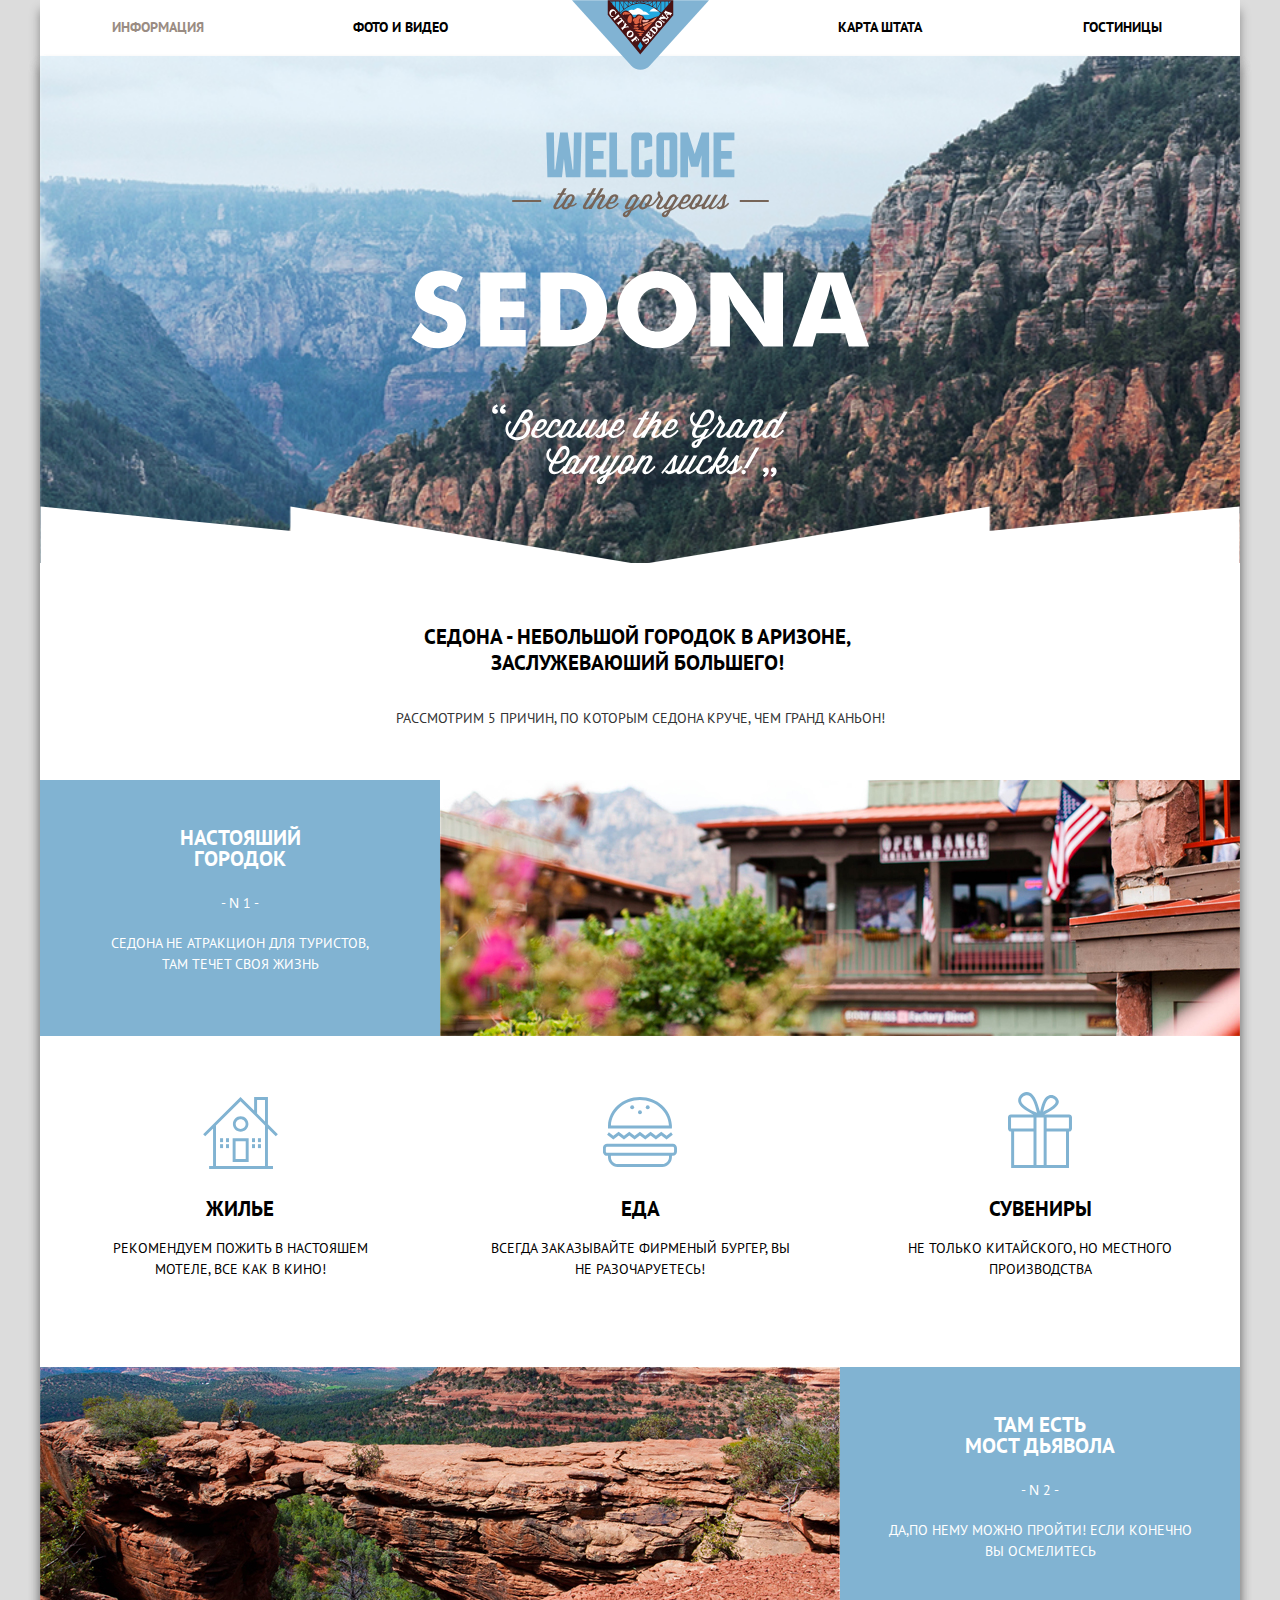
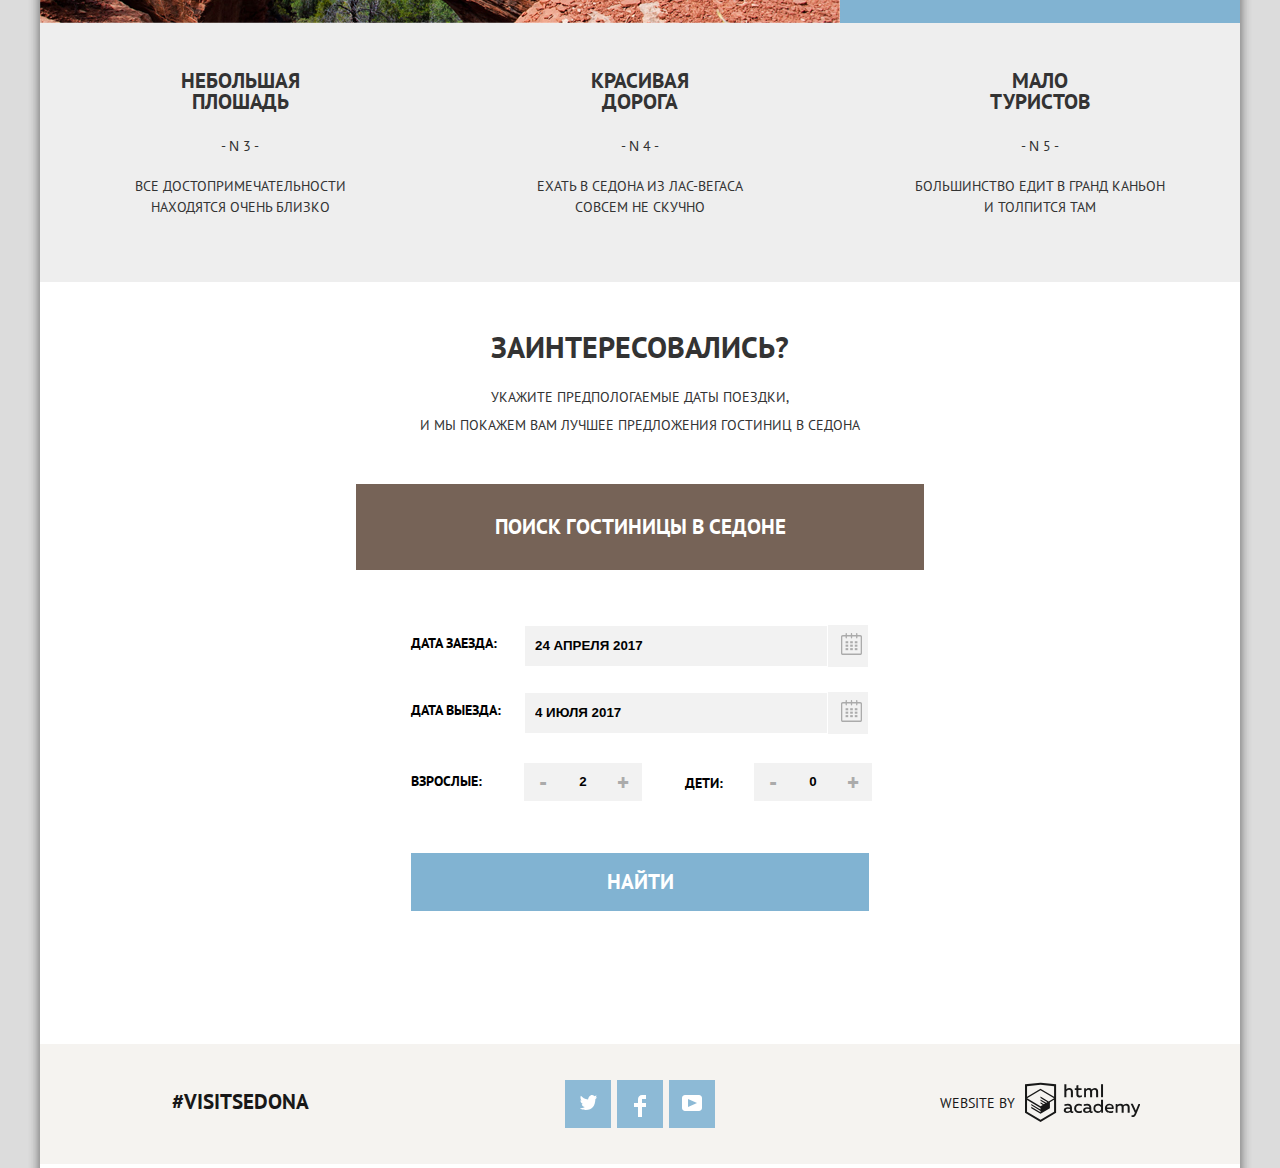
==== commit a14a908d: "Защита 2" ====
--- a/index.html
+++ b/index.html
@@ -3,9 +3,10 @@
 <head>
 	<meta charset="utf-8">
 	<title>HTML Academy: Седона</title>
-	<link rel="stylesheet" type="text/css" href="css/css-sedona.css">
+	<link rel="stylesheet" type="text/css" href="css/css-sedona.min.css">
 	<link href="https://fonts.googleapis.com/css?family=PT+Sans:400,700&display=swap&subset=cyrillic-ext" rel="stylesheet"> 
 </head>
+
 <body>
 	<header class="header">
 		<h1 class="visually-hidden"> Город Седона для туристов </h1>
@@ -18,33 +19,19 @@
 				<li class="nav-item nav-item-map"> <a href="#map"> Карта штата </a> </li>
 				<li class="nav-item nav-item-hotels"> <a href="catalog.html"> Гостиницы  </a>  </li>
 			</ul>
-
 		</nav>
-
 	</header>
-
-
-
 	<div class="all">
 		<main class="main">
-
 			<section>
 				<div class="welcome">
 					<img class="welcome-text" src="img/welcome1.svg" width="459" height="353"  alt="Приветственый текст сайта">
-					<div class="polygon"></div>
-
 				</div>
-
 				<div class="welcome-title">
 					<h2 class="title">Седона - небольшой городок в Аризоне, Заслужеваюший большего! </h2>
 					<p class="reasons"> Рассмотрим 5 причин, по которым Седона круче, чем Гранд Каньон!</p>
 				</div>
-
 			</section>
-
-
-
-
 			<section class="index-colums" >
 				<ul class="reason-forstay-list wrap">
 					<li class="reason-forstay blue "> 
@@ -57,10 +44,7 @@
 						<div class="foto-wrapper">
 							<img src="img/foto-goroda.jpg" width="800" height="256" alt="Фото Города"> 
 						</div>
-
-
 						<article class="advantages">
-
 							<h2 class="visually-hidden"> Преимушества города </h2>
 							<ul class="advantages-list">
 								<li>
@@ -68,31 +52,22 @@
 									<h3> Жилье </h3>
 									<p> Рекомендуем пожить в настояшем мотеле, все как в кино!</p>
 								</li>
-
 								<li>
 									<div class="advantages-list-icon background-eat"> </div>
 									<h3> Еда </h3>
 									<p> всегда заказывайте фирменый бургер,  вы не разочаруетесь!</p>
 								</li>
-
 								<li> 
 									<div class="advantages-list-icon background-presents"> </div>
 									<h3> Сувениры </h3>
 									<p> Не только китайского, но местного производства</p>
 								</li>
 							</ul>
-
 						</article>
-
-					</li>
-
-
-
-
-
+					</li>
 					<li class="reason-forstay blue ">
 						<div class="reason-wrapper second">	 
-							<h2 > Там есть мост дьявола </h2>
+							<h2 > Там есть<br> мост дьявола </h2>
 							<span> - &Nu; 2 - </span>
 							<p class="reason-text second"> Да,по нему можно пройти! Если конечно вы осмелитесь </p>
 						</div>
@@ -100,60 +75,37 @@
 							<img src="img/foto-mosta.jpg" width="800" height="256" alt="Фото Моста">
 						</div>
 					</li>
-
-
-
-					<li class="reason-forstay grey " > 
+					<li class="reason-forstay grey "> 
 						<h3 > Небольшая плошадь </h3>
 						<span> -  &Nu; 3 - </span>
 						<p> Все достопримечательности находятся очень близко</p>
 					</li>
-
-
 					<li class="reason-forstay grey ">
-
 						<h3> Красивая дорога </h3>
 						<span> -  &Nu; 4 - </span>
 						<p>Ехать в Седона из Лас-Вегаса совсем не скучно </p>
-
-					</li>
-
-
+					</li>
 					<li class="reason-forstay grey "> 
-
 						<h3> Мало туристов </h3>
 						<span> - &Nu; 5 - </span>
 						<p> Большинство едит в Гранд Каньон и толпится там</p>
-
-					</li>
-
+					</li>
 				</ul>
-
 			</section>
-
-
-
-
-
-
 			<section class="best-deals-forstay">
 				<h2>Заинтересовались?</h2> 
 				<p> Укажите предпологаемые даты поездки,</p>
 				<p>И мы покажем вам лучшее предложения гостиниц в Седона </p>
-				<img class="sedona-bymap" id="map" src="img/map.jpg" width="1200"  height="593" alt="Изображение местонахождения города Седона на карте">
-
-
+				
+				<iframe  class="sedona-bymap" id="map" src="https://www.google.com/maps/embed?pb=!1m18!1m12!1m3!1d25444.611266839307!2d-111.803620386369!3d34.86168686066567!2m3!1f0!2f0!3f0!3m2!1i1024!2i768!4f13.1!3m3!1m2!1s0x872da132f942b00d%3A0x5548c523fa6c8efd!2sSedona%2C%20AZ%2086336%2C%20USA!5e0!3m2!1sen!2sil!4v1572610570683!5m2!1sen!2sil" width="1200" height="593" frameborder="0" style="border:0;" allowfullscreen=""></iframe>
 				<div class="search-wrapper">
 					<div class="search">
-						<p class="hotel-search">Поиск гостиницы в Седоне </p>
-
+						<button class="hotel-search" type="button"> Поиск гостиницы в Седоне </button> 
 						<form class="form" action="https://htmlacademy.ru" method="post">
-
 							<div class="form-line form-line1">
 								<label class="info" for="new-date"> Дата заезда: </label>
 								<input  class="text" type="text" name="date-in" id="new-date" value="24 апреля 2017">
-								<button class="calendar">
-
+								<button aria-label="Календарь" class="calendar">
 									<svg version="1.1"  xmlns="http://www.w3.org/2000/svg" xmlns:xlink="http://www.w3.org/1999/xlink" x="0px" y="0px"
 									width="21px" height="22px" viewBox="0 0 21 22" enable-background="new 0 0 21 22" xml:space="preserve">
 									<g >
@@ -177,11 +129,10 @@
 								</svg>
 							</button>
 						</div>
-
 						<div class="form-line form-line2">
 							<label class="info" for="new-date1"> Дата выезда: </label>
 							<input class="text" type="text" name="date-out" id="new-date1" value="4 июля 2017">
-							<button class="calendar"> 
+							<button aria-label="Календарь" class="calendar"> 
 								<svg version="1.1" xmlns="http://www.w3.org/2000/svg" xmlns:xlink="http://www.w3.org/1999/xlink" x="0px" y="0px"
 								width="21px" height="22px" viewBox="0 0 21 22" enable-background="new 0 0 21 22" xml:space="preserve">
 								<g>
@@ -205,43 +156,25 @@
 							</svg>
 						</button>
 					</div>
-
 					<div class="form-line form-line3">	
 						<label class="info" for="new-adults"> Взрослые: </label>
-
-						<button class="form-small-button" > - </button>
+						<button aria-label="Минус" class="form-small-button" > - </button>
 						<input class="age" type="text" name="adults" id="new-adults" value ="2">
-						<button class="form-small-button"> + </button>
-
-
+						<button aria-label="Плюс" class="form-small-button"> + </button>
 						<label class="info-age-child" for="new-child"> Дети: </label>
-
-						<button class="form-small-button"> - </button>
+						<button aria-label="Минус" class="form-small-button"> - </button>
 						<input class="age" type="text" name="child" id="new-child" value="0">
-						<button class="form-small-button"> + </button>
+						<button aria-label="Плюс"class="form-small-button"> + </button>
 					</div>	
-
-
-
-
 					<div>
 						<button class="submit-button" type="submit"> Найти </button>
 					</div>
-
-
 				</form>
-
-
 			</div>
 		</div>
-
 	</section>
-
-
 </main>
-
 </div>
-
 
 
 <div class="footer-wrapper index">
@@ -250,28 +183,31 @@
 			<a class="visit-sedona" href="#"> #VisitSedona </a>  
 		</div>
 
-		<ul class="social-button">
-			<li class="button"> <a href="#" aria-label="ссылка на сайт Твитер"> <img class="logo-social" src ="img/t1.svg" width="17" height="15" alt="Логотип сайта Твитер"> </a>  </li> 
-			<li class="button"> <a href="#" aria-label="ссылка на сайт Фейсбук"> <img class="logo-social" src ="img/fb-icon1.svg" width="12" height="22" alt="Логотип сайта Фейсбук"> </a>  </li> 
-			<li class="button"> <a href="#" aria-label="ссылка на сайт Ютуб"> <img  class="logo-social" src ="img/youtube1.svg" width="20" height="16" alt="Логотип сайта Ютуб"> </a>  </li> 
-		</ul>
+		<div class="social-button-wrapper">
+			<ul class="social-button">
+				<li class="button"> <a href="#" aria-label="ссылка на сайт Твитер"> <img class="logo-social" src ="img/t1.svg" width="17" height="15" alt="Логотип сайта Твитер"> </a>  
+				</li> 
+				<li class="button"> <a href="#" aria-label="ссылка на сайт Фейсбук"> <img class="logo-social" src ="img/fb-icon1.svg" width="12" height="22" alt="Логотип сайта Фейсбук"> </a>  
+				</li> 
+				<li class="button"> <a href="#" aria-label="ссылка на сайт Ютуб"> <img  class="logo-social" src ="img/youtube1.svg" width="20" height="16" alt="Логотип сайта Ютуб"> </a>  
+				</li> 
+			</ul>
+		</div>
 		
-
 		<div class="academy">
-			<div>
+			<div class="reference-wrapper">
 				<p class="reference"> WEBSITE BY</p>
 			</div>
-			<div>
-				<a class="link-academy" href="#"> 
+			<div class="link-academy-wrapper">
+				<a aria-label="Линк Академии" class="link-academy" href="https://htmlacademy.ru/intensive/htmlcss"> 
 					<img src="img/logo_name.svg" width="115" height="41" alt="Логотип HTML Academy"> 	
 				</a>
 			</div>
 		</div>
-
 	</footer>
-
 </div>
 
+<script src="js/code.min.js"> </script>
 </body>
 </html>
 
--- a/css/css-sedona.min.css
+++ b/css/css-sedona.min.css
@@ -0,0 +1 @@
+body{padding:0;margin:0;font-family:"PT Sans",Arial,sans-serif;font-size:14px;font-weight:400;text-transform:uppercase;line-height:21px;color:#333;background-color:#dcdcdc;background-position:center;background-repeat:no-repeat}li,ul{margin:0;padding:0}.visually-hidden{position:absolute;width:1px;height:1px;margin:-1px;border:0;padding:0;clip:rect(0 0 0 0);overflow:hidden}a{text-decoration:none}.all,.footer-wrapper,.header,.main{width:1200px;margin:0 auto;background-color:#fff;box-shadow:0 10px 10px #888}.main-nav-logo{position:absolute;left:calc(50% - 68px)}.nav-list{list-style:none;display:flex;justify-content:space-between}.nav-item{width:236px;height:56px;text-align:center;padding-top:14px;box-sizing:border-box}.nav-item a{color:#000;font-weight:700;line-height:26px;text-transform:uppercase}.nav-item a:hover{color:#81b3d2}.nav-item a:active{color:#847870}.nav-item a:focus{color:#ababab}.nav-item-info a{color:#9a8c83}.nav-item-photo{margin-right:238px}.welcome{background-image:url("../img/background photo.jpg");background-repeat:no-repeat;background-color:#fff;background-position:center -12px;background-size:cover;text-align:center;padding-top:76px}.welcome-title .title{width:508px;text-align:center;padding-top:44px;padding-left:343px}.welcome-title .reasons{padding-top:11px;padding-left:356px}.welcome-text{padding-bottom:15px}.welcome::after{content:"";display:block;height:57px;background-image:url(../img/polygon.png);background-size:cover}.title{color:#000;font-size:21px;font-weight:700;line-height:26px}.reasons{line-height:26px}.reason-forstay{padding-top:35px}.reason-forstay.blue{background-repeat:no-repeat;color:#fff;display:flex;justify-content:center;flex-wrap:wrap;width:1200px}.reason-forstay.grey{width:400px;background-color:#eee;background-size:1200px 256px;background-repeat:no-repeat;text-align:center;padding-bottom:45px;padding-top:47px}.reason-forstay-list{list-style:none;display:flex}.wrap{flex-wrap:wrap}.reason-wrapper{width:400px;text-align:center;background-color:#81b3d2;background-size:400px 256px}.reason-wrapper h2{font-size:21px;font-weight:700;width:151px;padding-top:47px;margin:0 auto;padding-left:0}.reason-forstay span{display:block;padding-top:24px}.reason-forstay p{margin:19px auto;box-sizing:border-box}.reason-text.one{width:283px}.reason-text.second{width:312px}.reason-forstay.grey p{width:261px}.reason-wrapper.second{order:1}.foto-wrapper{width:800px}.foto-wrapper img{display:block}.reason-forstay h3{width:155px;margin:0 auto;line-height:21px;font-size:21px;font-weight:700;text-align:center}.advantages-list{display:flex;list-style:none;justify-content:space-around}.advantages-list h3{line-height:21px;font-size:21px;font-weight:700;text-align:center;margin-top:12px}.advantages-list-icon{width:120px;height:110px;background-repeat:no-repeat;background-position:center 15px}.background-living{background-image:url(../img/icon1-1.svg);background-position:center 21px}.background-eat{background-image:url(../img/icon1-3.svg);background-position:center 21px}.background-presents{background-image:url(../img/icon1-2.svg);background-position:center 16px}.advantages{color:#000;width:100%;margin-bottom:33px}.advantages-list div{margin:0 auto}.advantages-list li{padding-top:40px;text-align:center;width:309px}.best-deals-forstay{position:relative}.best-deals-forstay h2{font-size:30px;font-weight:700;line-height:36px;text-align:center;padding-top:22px}.best-deals-forstay p{text-align:center;line-height:14px}.sedona-bymap{padding-top:123px}.search-wrapper{position:absolute;top:177px;left:0;width:100%}.search{width:568px;height:480px;background-color:#fff;margin:0 auto;overflow:hidden}.form{display:flex;flex-wrap:wrap;justify-content:center;padding-top:55px}.hidden-form{height:85px}.form-line{width:478px;display:flex}.form-line2{padding-top:25px;padding-bottom:29px}.form-line3{padding-bottom:52px}.hotel-search{width:568px;height:86px;color:#fff;font-size:21px;text-transform:uppercase;line-height:26px;font-family:"PT Sans",Arial,sans-serif;text-align:center;background-color:#766357;margin:0;font-weight:700;box-sizing:border-box;border:none}.hotel-search:hover{background-color:#604e43}.hotel-search:active{background-color:#503e33;color:#847870}.info{width:120px;font-weight:700;line-height:26px;text-transform:uppercase;color:#000;margin-right:3px;padding-top:5px;padding-left:10px;box-sizing:border-box}.age{width:38px;margin:0;text-transform:uppercase;font-weight:700;text-align:center;background-color:#f2f2f2;border:none}.info-age{margin-left:20px}.info-age-child{width:69px;font-weight:700;line-height:26px;text-transform:uppercase;color:#000;margin-left:43px;padding-top:7px}.text{background-color:#f2f2f2;border:1px solid #fff;width:290px;height:38px;text-transform:uppercase;font-weight:700;padding-left:10px}.text:hover{background-color:#ebebeb}.text:focus{background-color:#fff;border:2px solid #ebebeb}.calendar{border:none;padding-left:13px;background-color:#f2f2f2}@keyframes crescendo{0%{transform:scale(.8)}100%{transform:scale(1.1)}}.submit-animation{animation:crescendo 2s alternate ease-in;animation-iteration-count:3}.calendar path,.calendar rect{fill:#ababab}.calendar:hover path,.calendar:hover rect{fill:#000}.calendar:active path,.calendar:active rect{fill:#81b3d2}.form-small-button{width:38px;height:38px;margin:0;background-color:#f2f2f2;border:none;color:#ababab;font-weight:700;font-size:23px;font-family:"PT Sans",Arial,sans-serif}.form-small-button:hover{color:#000}.form-small-button:active{color:#81b3d2}.form-line3{display:flex}.submit-button{color:#fff;font-size:21px;font-family:"PT Sans",Arial,sans-serif;font-weight:700;line-height:26px;text-transform:uppercase;background-color:#81b3d2;padding:5px 120px;width:458px;height:58px;border:none}.submit-button:hover{background-color:#669ec0}.submit-button:active{background-color:#5496bd;color:#80b1ce}.footer-wrapper.index{position:relative}.footer{display:flex;background-color:#f4f2ef;height:120px}.footer.index{width:100%;position:absolute;bottom:4px;left:0;opacity:.9}.footer.catalog{color:#fefefe}footer .visit-sedona{color:#000;font-size:21px;font-weight:700;line-height:26px;text-transform:uppercase}.visit{width:400px;padding-top:45px;box-sizing:border-box;text-align:center}.social-button-wrapper{width:400px;padding:0;box-sizing:border-box}.social-button{list-style:none;display:flex;justify-content:center}.button{padding-top:36px;margin-left:6px}.button:first-child{margin-left:0}.button a{display:inline-block;vertical-align:top;width:46px;height:33px;text-align:center;background-color:#81b3d2;padding-top:15px}.button a:hover{background-color:#669ec0}.button a:active{background-color:#669ec0}.button a:active img{opacity:.3}.link-academy-wrapper{margin-left:10px}.reference-wrapper{padding-top:8px}.reference{line-height:26px;font-family:"PT Sans",Arial,sans-serif;font-size:14px;color:#000;font-size:14px;text-transform:uppercase;margin:0}.academy{width:400px;display:flex;padding-top:38px;box-sizing:border-box;justify-content:center}.link-academy{display:inline-block;vertical-align:top}.link-academy:hover img{display:none}.link-academy:active img{display:none}.link-academy::before{content:"";background-image:url(../img/logo_name_hover.svg);width:115px;height:40px;display:none}.link-academy:hover::before{display:block}.link-academy:active::before{display:block;background-image:url(../img/logo_name_active.svg);width:115px;height:40px;background-size:cover}.catalog{background-color:#fefefe}.filters-wrapper{height:218px;display:flex;background-image:url(../img/filter_background.jpg);background-repeat:no-repeat;background-size:1200px 800px;background-position:center;background-color:#47759e}.section-checkboxes{width:200px;margin-right:55px;margin-top:27px}.section-checkboxes:first-child{margin-left:45px}.hotels-list-items{padding:72px}.list-filters-checkboxes{list-style:none;margin-top:11px}.list-filters-checkboxes li{padding:13px 3px;padding-left:62px}.option{margin:5px}.check-input{-webkit-appearance:none;position:absolute;left:5px}.check_box{position:absolute;width:23px;height:24px;background-image:url(../img/checkbox-off.svg);margin-left:-39px}.check-input:checked+.check_box{background-image:url(../img/checkbox-on.svg)}.check-input:focus+.check_box{border:1px solid #00f}.check-input:disabled+.check_box{background-image:url('../img/checkbox-off - desabled.svg')}.check-input:checked:disabled+.check_box{background-image:url('../img/checkbox-on - desabled.svg')}.list-filters-checkboxes input[type=checkbox]{margin-right:18px}.fieldset-filters{color:#fff;border:0;margin:0;padding:0}.hotels-list{list-style:none;margin:0}.hotel-wrapper li{border-top:1px solid #e5e5e5}.hotels-list-items.last{border-bottom:1px solid #e5e5e5}.legend{font-size:16px;text-transform:uppercase;margin-left:26px;color:#fff}.section-prices{color:#fff;margin-left:255px}.price-fornight{font-size:16px;line-height:21px;text-transform:uppercase;margin-top:25px;margin-bottom:13px}.prices{position:relative;width:317px;height:30px;border:2px solid #fff;border-radius:2px;display:flex;align-items:center}.price-amount label{display:inline-block;width:162px;font-size:14px;vertical-align:top;cursor:pointer;color:#fff;text-align:center}.price-amount input{width:40px;height:12px;font-size:14px;line-height:38px;margin:0;cursor:pointer;background:0 0;border:none;color:#fff}.prices::after{content:"";position:absolute;top:50%;left:50%;width:2px;height:22px;background:#fff;transform:translate(-50%,-50%)}.range-controls{position:relative;margin-top:22px}.scale{height:2px;background-color:rgba(255,255,255,.3)}.bar{width:80%;height:2px;background-color:#fff}.range{position:absolute;top:-9px;height:4px;width:4px;background-color:#ababab;border:8px solid #fff;border-radius:50%;box-shadow:0 2px 1px 0 rgba(0,1,1,.2);cursor:pointer}.range2{left:80%}.range:hover{background-color:#1c4f80;border:10px solid #fff}.show-button{font-family:"PT Sans",Arial,sans-serif;font-size:14px;line-height:21px;text-transform:uppercase;background-color:transparent;border:2px solid #fff;color:#fff;padding:6px 33px;margin-top:32px;margin-left:85px}.show-button:hover{background-color:#fff;color:#000}.results-text{font-size:21px;font-weight:700;line-height:26px;text-transform:uppercase;padding-left:72px}.results{display:flex}.results-sorting{list-style:none;display:flex;justify-content:space-between;width:354px;padding-top:25px;margin-left:48px;font-size:12px;font-weight:400;line-height:18px;text-transform:uppercase}.results-sorting a{color:rgba(0,0,0,.302);border-bottom:1px dotted #81b3d2}.results-sorting a:hover{color:#81b3d2}.results-sorting a:active{color:#000;border-bottom:none}.results-selected a{color:#81b3d2;border-bottom:none}.results-title{color:#000}.book-button{display:inline-block;font-family:"PT Sans",Arial,sans-serif;vertical-align:middle;text-transform:uppercase;font-size:14px;font-weight:700;line-height:21px;background-color:#766357;color:#fff;border:none;margin-left:4px;padding:4px 17px;margin-top:9px}.book-button:hover{background-color:#604e43}.book-button:active{background-color:#604e43;color:#73645c}.link-about{display:inline-block;vertical-align:middle;color:#fff;font-weight:700;line-height:21px;text-transform:uppercase;background-color:#81b3d2;padding:4px 16px;margin-top:9px}.link-about:hover{background-color:#669ec0}.link-about:active{background-color:#669ec0;color:#86b5d0}.hotels-items{margin-left:30px}.hotels-list-items h3{color:#000;font-size:21px;font-weight:700;line-height:26px;text-transform:uppercase;margin-top:-6px;margin-bottom:0}.hotels-list-items h3 a{color:#000}.hotels-list-items h3 a:hover{color:#81b3d2}.hotels-list-items h3 a:active{color:#c3c3c3}.hotels-costs{display:flex;width:179px;justify-content:space-between}.hotels-list-items p{margin:6px 0}.hotels-list-items{display:flex;padding-top:30px;padding-bottom:25px}.stars{height:17px;width:20px;display:block;background-image:url(../img/star.svg);background-repeat:repeat;background-repeat:space;margin-bottom:48px}.stars-four{width:88px}.stars-three{width:64px}.stars-two{width:40px}.marks{display:flex;flex-direction:column;align-items:flex-end;margin-left:520px}.results{padding-top:8px;padding-bottom:10px}.results-arrow{border:none;background-color:transparent;padding-left:0}.results-arrow polyline{fill:#81b3d2}.results-arrow polygon{fill:#cacaca}.results-arrow:hover polyline{fill:#000}.results-arrow:hover polygon{fill:#000}.results-arrow:active polyline{fill:#81b3d2}.results-arrow:active polygon{fill:#81b3d2}.first{margin:4px}.result-arrow-wrapper{display:flex;width:545px;justify-content:flex-end}.rating{height:27px;width:110px;background-color:#f2f2f2;color:#666;line-height:21px;text-transform:uppercase;text-align:center}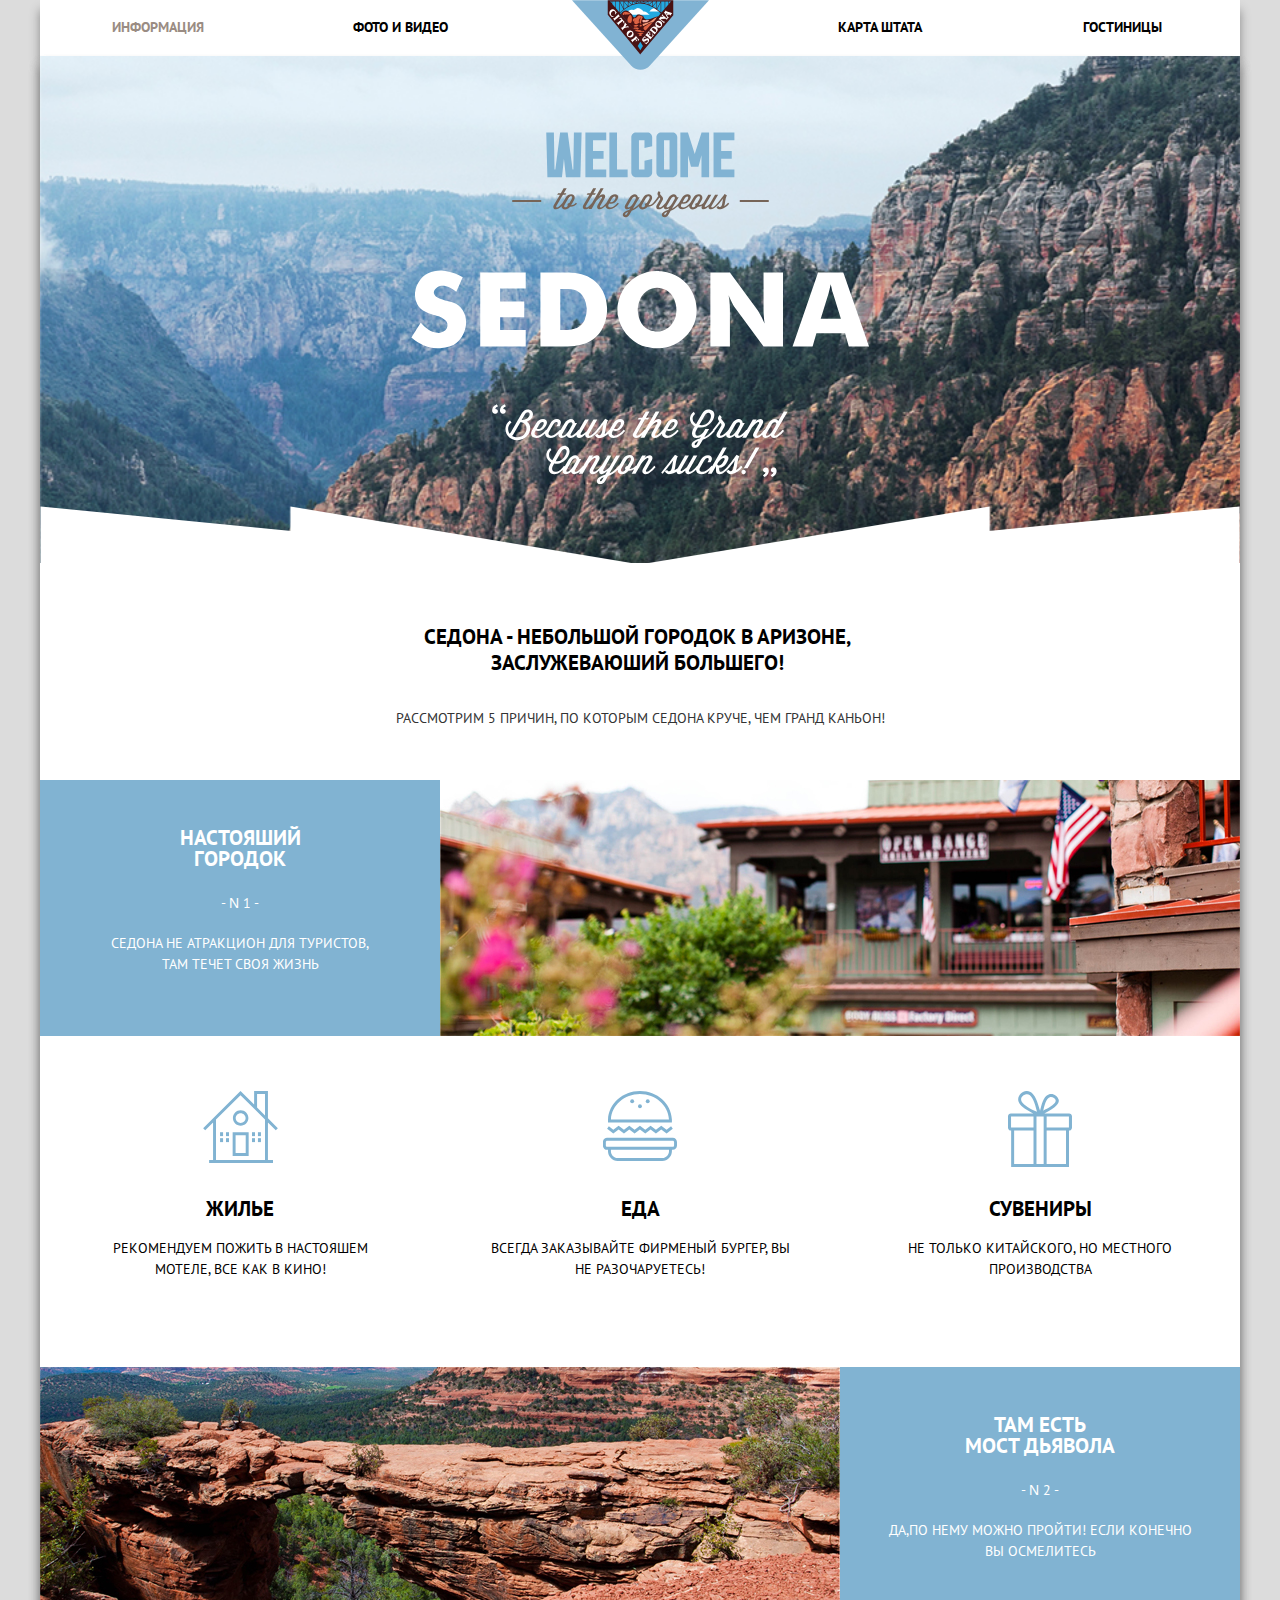
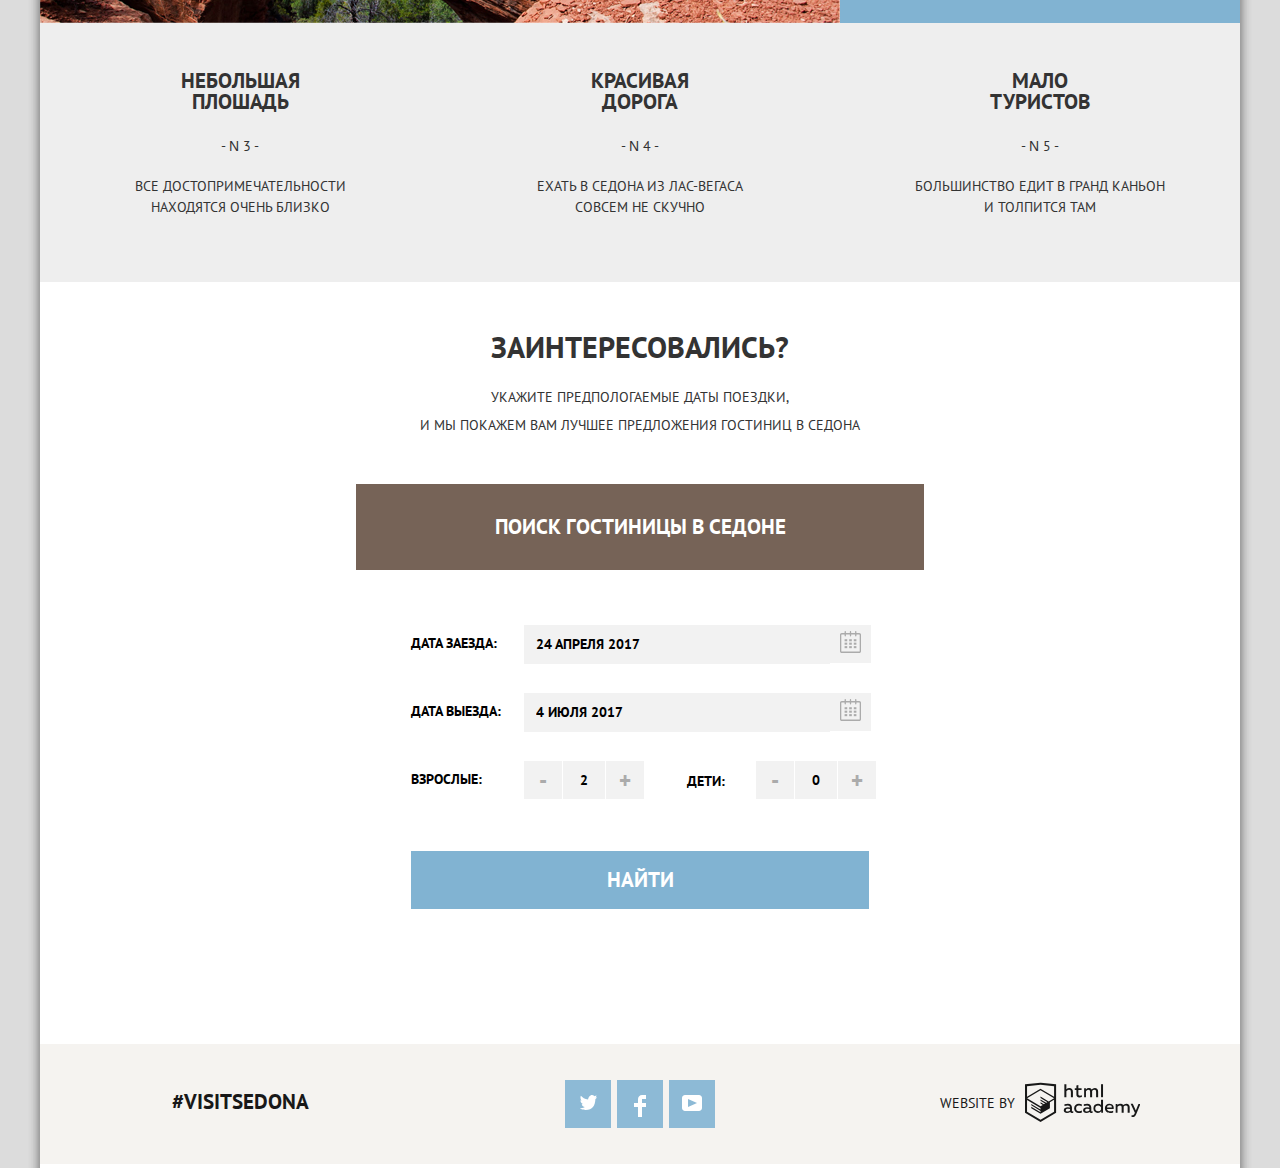
==== commit 7f1b4611: "Защита 3" ====
--- a/index.html
+++ b/index.html
@@ -3,10 +3,10 @@
 <head>
 	<meta charset="utf-8">
 	<title>HTML Academy: Седона</title>
+	<link rel="stylesheet" type="text/css" href="css/normalize.min.css">
 	<link rel="stylesheet" type="text/css" href="css/css-sedona.min.css">
 	<link href="https://fonts.googleapis.com/css?family=PT+Sans:400,700&display=swap&subset=cyrillic-ext" rel="stylesheet"> 
 </head>
-
 <body>
 	<header class="header">
 		<h1 class="visually-hidden"> Город Седона для туристов </h1>
@@ -14,7 +14,7 @@
 
 		<nav class="main-nav">
 			<ul class="nav-list"> 
-				<li class="nav-item nav-item-info"> <a href="#"> Информация  </a>  </li> 
+				<li class="nav-item nav-item-info selected"> <a href="#"> Информация  </a>  </li> 
 				<li class="nav-item nav-item-photo"> <a href="#"> Фото и видео  </a> </li>
 				<li class="nav-item nav-item-map"> <a href="#map"> Карта штата </a> </li>
 				<li class="nav-item nav-item-hotels"> <a href="catalog.html"> Гостиницы  </a>  </li>
@@ -47,18 +47,18 @@
 						<article class="advantages">
 							<h2 class="visually-hidden"> Преимушества города </h2>
 							<ul class="advantages-list">
-								<li>
-									<div class="advantages-list-icon background-living"> </div>
+								<li class="item-living">
+									
 									<h3> Жилье </h3>
 									<p> Рекомендуем пожить в настояшем мотеле, все как в кино!</p>
 								</li>
-								<li>
-									<div class="advantages-list-icon background-eat"> </div>
+								<li class="item-eating">
+									
 									<h3> Еда </h3>
 									<p> всегда заказывайте фирменый бургер,  вы не разочаруетесь!</p>
 								</li>
-								<li> 
-									<div class="advantages-list-icon background-presents"> </div>
+								<li class="item-presents">
+									
 									<h3> Сувениры </h3>
 									<p> Не только китайского, но местного производства</p>
 								</li>
@@ -96,15 +96,14 @@
 				<h2>Заинтересовались?</h2> 
 				<p> Укажите предпологаемые даты поездки,</p>
 				<p>И мы покажем вам лучшее предложения гостиниц в Седона </p>
-				
-				<iframe  class="sedona-bymap" id="map" src="https://www.google.com/maps/embed?pb=!1m18!1m12!1m3!1d25444.611266839307!2d-111.803620386369!3d34.86168686066567!2m3!1f0!2f0!3f0!3m2!1i1024!2i768!4f13.1!3m3!1m2!1s0x872da132f942b00d%3A0x5548c523fa6c8efd!2sSedona%2C%20AZ%2086336%2C%20USA!5e0!3m2!1sen!2sil!4v1572610570683!5m2!1sen!2sil" width="1200" height="593" frameborder="0" style="border:0;" allowfullscreen=""></iframe>
+				<iframe  class="sedona-bymap" id="map" src="https://www.google.com/maps/embed?pb=!1m18!1m12!1m3!1d25444.611266839307!2d-111.803620386369!3d34.86168686066567!2m3!1f0!2f0!3f0!3m2!1i1024!2i768!4f13.1!3m3!1m2!1s0x872da132f942b00d%3A0x5548c523fa6c8efd!2sSedona%2C%20AZ%2086336%2C%20USA!5e0!3m2!1sen!2sil!4v1572610570683!5m2!1sen!2sil" width="1200" height="593" style="border:0;" allowfullscreen=""></iframe>
 				<div class="search-wrapper">
 					<div class="search">
 						<button class="hotel-search" type="button"> Поиск гостиницы в Седоне </button> 
 						<form class="form" action="https://htmlacademy.ru" method="post">
 							<div class="form-line form-line1">
-								<label class="info" for="new-date"> Дата заезда: </label>
-								<input  class="text" type="text" name="date-in" id="new-date" value="24 апреля 2017">
+								<label class="info" for="new-date"> Дата заезда:</label>
+								<input  class="text arrival-date" type="text" name="date-in" id="new-date" value="24 апреля 2017">
 								<button aria-label="Календарь" class="calendar">
 									<svg version="1.1"  xmlns="http://www.w3.org/2000/svg" xmlns:xlink="http://www.w3.org/1999/xlink" x="0px" y="0px"
 									width="21px" height="22px" viewBox="0 0 21 22" enable-background="new 0 0 21 22" xml:space="preserve">
@@ -131,7 +130,7 @@
 						</div>
 						<div class="form-line form-line2">
 							<label class="info" for="new-date1"> Дата выезда: </label>
-							<input class="text" type="text" name="date-out" id="new-date1" value="4 июля 2017">
+							<input class="text departure-date" type="text" name="date-out" id="new-date1" value="4 июля 2017">
 							<button aria-label="Календарь" class="calendar"> 
 								<svg version="1.1" xmlns="http://www.w3.org/2000/svg" xmlns:xlink="http://www.w3.org/1999/xlink" x="0px" y="0px"
 								width="21px" height="22px" viewBox="0 0 21 22" enable-background="new 0 0 21 22" xml:space="preserve">
@@ -164,7 +163,7 @@
 						<label class="info-age-child" for="new-child"> Дети: </label>
 						<button aria-label="Минус" class="form-small-button"> - </button>
 						<input class="age" type="text" name="child" id="new-child" value="0">
-						<button aria-label="Плюс"class="form-small-button"> + </button>
+						<button aria-label="Плюс" class="form-small-button"> + </button>
 					</div>	
 					<div>
 						<button class="submit-button" type="submit"> Найти </button>
@@ -175,8 +174,6 @@
 	</section>
 </main>
 </div>
-
-
 <div class="footer-wrapper index">
 	<footer class="footer index">
 		<div class="visit">
@@ -193,7 +190,6 @@
 				</li> 
 			</ul>
 		</div>
-		
 		<div class="academy">
 			<div class="reference-wrapper">
 				<p class="reference"> WEBSITE BY</p>
--- a/css/css-sedona.min.css
+++ b/css/css-sedona.min.css
@@ -1 +1 @@
-body{padding:0;margin:0;font-family:"PT Sans",Arial,sans-serif;font-size:14px;font-weight:400;text-transform:uppercase;line-height:21px;color:#333;background-color:#dcdcdc;background-position:center;background-repeat:no-repeat}li,ul{margin:0;padding:0}.visually-hidden{position:absolute;width:1px;height:1px;margin:-1px;border:0;padding:0;clip:rect(0 0 0 0);overflow:hidden}a{text-decoration:none}.all,.footer-wrapper,.header,.main{width:1200px;margin:0 auto;background-color:#fff;box-shadow:0 10px 10px #888}.main-nav-logo{position:absolute;left:calc(50% - 68px)}.nav-list{list-style:none;display:flex;justify-content:space-between}.nav-item{width:236px;height:56px;text-align:center;padding-top:14px;box-sizing:border-box}.nav-item a{color:#000;font-weight:700;line-height:26px;text-transform:uppercase}.nav-item a:hover{color:#81b3d2}.nav-item a:active{color:#847870}.nav-item a:focus{color:#ababab}.nav-item-info a{color:#9a8c83}.nav-item-photo{margin-right:238px}.welcome{background-image:url("../img/background photo.jpg");background-repeat:no-repeat;background-color:#fff;background-position:center -12px;background-size:cover;text-align:center;padding-top:76px}.welcome-title .title{width:508px;text-align:center;padding-top:44px;padding-left:343px}.welcome-title .reasons{padding-top:11px;padding-left:356px}.welcome-text{padding-bottom:15px}.welcome::after{content:"";display:block;height:57px;background-image:url(../img/polygon.png);background-size:cover}.title{color:#000;font-size:21px;font-weight:700;line-height:26px}.reasons{line-height:26px}.reason-forstay{padding-top:35px}.reason-forstay.blue{background-repeat:no-repeat;color:#fff;display:flex;justify-content:center;flex-wrap:wrap;width:1200px}.reason-forstay.grey{width:400px;background-color:#eee;background-size:1200px 256px;background-repeat:no-repeat;text-align:center;padding-bottom:45px;padding-top:47px}.reason-forstay-list{list-style:none;display:flex}.wrap{flex-wrap:wrap}.reason-wrapper{width:400px;text-align:center;background-color:#81b3d2;background-size:400px 256px}.reason-wrapper h2{font-size:21px;font-weight:700;width:151px;padding-top:47px;margin:0 auto;padding-left:0}.reason-forstay span{display:block;padding-top:24px}.reason-forstay p{margin:19px auto;box-sizing:border-box}.reason-text.one{width:283px}.reason-text.second{width:312px}.reason-forstay.grey p{width:261px}.reason-wrapper.second{order:1}.foto-wrapper{width:800px}.foto-wrapper img{display:block}.reason-forstay h3{width:155px;margin:0 auto;line-height:21px;font-size:21px;font-weight:700;text-align:center}.advantages-list{display:flex;list-style:none;justify-content:space-around}.advantages-list h3{line-height:21px;font-size:21px;font-weight:700;text-align:center;margin-top:12px}.advantages-list-icon{width:120px;height:110px;background-repeat:no-repeat;background-position:center 15px}.background-living{background-image:url(../img/icon1-1.svg);background-position:center 21px}.background-eat{background-image:url(../img/icon1-3.svg);background-position:center 21px}.background-presents{background-image:url(../img/icon1-2.svg);background-position:center 16px}.advantages{color:#000;width:100%;margin-bottom:33px}.advantages-list div{margin:0 auto}.advantages-list li{padding-top:40px;text-align:center;width:309px}.best-deals-forstay{position:relative}.best-deals-forstay h2{font-size:30px;font-weight:700;line-height:36px;text-align:center;padding-top:22px}.best-deals-forstay p{text-align:center;line-height:14px}.sedona-bymap{padding-top:123px}.search-wrapper{position:absolute;top:177px;left:0;width:100%}.search{width:568px;height:480px;background-color:#fff;margin:0 auto;overflow:hidden}.form{display:flex;flex-wrap:wrap;justify-content:center;padding-top:55px}.hidden-form{height:85px}.form-line{width:478px;display:flex}.form-line2{padding-top:25px;padding-bottom:29px}.form-line3{padding-bottom:52px}.hotel-search{width:568px;height:86px;color:#fff;font-size:21px;text-transform:uppercase;line-height:26px;font-family:"PT Sans",Arial,sans-serif;text-align:center;background-color:#766357;margin:0;font-weight:700;box-sizing:border-box;border:none}.hotel-search:hover{background-color:#604e43}.hotel-search:active{background-color:#503e33;color:#847870}.info{width:120px;font-weight:700;line-height:26px;text-transform:uppercase;color:#000;margin-right:3px;padding-top:5px;padding-left:10px;box-sizing:border-box}.age{width:38px;margin:0;text-transform:uppercase;font-weight:700;text-align:center;background-color:#f2f2f2;border:none}.info-age{margin-left:20px}.info-age-child{width:69px;font-weight:700;line-height:26px;text-transform:uppercase;color:#000;margin-left:43px;padding-top:7px}.text{background-color:#f2f2f2;border:1px solid #fff;width:290px;height:38px;text-transform:uppercase;font-weight:700;padding-left:10px}.text:hover{background-color:#ebebeb}.text:focus{background-color:#fff;border:2px solid #ebebeb}.calendar{border:none;padding-left:13px;background-color:#f2f2f2}@keyframes crescendo{0%{transform:scale(.8)}100%{transform:scale(1.1)}}.submit-animation{animation:crescendo 2s alternate ease-in;animation-iteration-count:3}.calendar path,.calendar rect{fill:#ababab}.calendar:hover path,.calendar:hover rect{fill:#000}.calendar:active path,.calendar:active rect{fill:#81b3d2}.form-small-button{width:38px;height:38px;margin:0;background-color:#f2f2f2;border:none;color:#ababab;font-weight:700;font-size:23px;font-family:"PT Sans",Arial,sans-serif}.form-small-button:hover{color:#000}.form-small-button:active{color:#81b3d2}.form-line3{display:flex}.submit-button{color:#fff;font-size:21px;font-family:"PT Sans",Arial,sans-serif;font-weight:700;line-height:26px;text-transform:uppercase;background-color:#81b3d2;padding:5px 120px;width:458px;height:58px;border:none}.submit-button:hover{background-color:#669ec0}.submit-button:active{background-color:#5496bd;color:#80b1ce}.footer-wrapper.index{position:relative}.footer{display:flex;background-color:#f4f2ef;height:120px}.footer.index{width:100%;position:absolute;bottom:4px;left:0;opacity:.9}.footer.catalog{color:#fefefe}footer .visit-sedona{color:#000;font-size:21px;font-weight:700;line-height:26px;text-transform:uppercase}.visit{width:400px;padding-top:45px;box-sizing:border-box;text-align:center}.social-button-wrapper{width:400px;padding:0;box-sizing:border-box}.social-button{list-style:none;display:flex;justify-content:center}.button{padding-top:36px;margin-left:6px}.button:first-child{margin-left:0}.button a{display:inline-block;vertical-align:top;width:46px;height:33px;text-align:center;background-color:#81b3d2;padding-top:15px}.button a:hover{background-color:#669ec0}.button a:active{background-color:#669ec0}.button a:active img{opacity:.3}.link-academy-wrapper{margin-left:10px}.reference-wrapper{padding-top:8px}.reference{line-height:26px;font-family:"PT Sans",Arial,sans-serif;font-size:14px;color:#000;font-size:14px;text-transform:uppercase;margin:0}.academy{width:400px;display:flex;padding-top:38px;box-sizing:border-box;justify-content:center}.link-academy{display:inline-block;vertical-align:top}.link-academy:hover img{display:none}.link-academy:active img{display:none}.link-academy::before{content:"";background-image:url(../img/logo_name_hover.svg);width:115px;height:40px;display:none}.link-academy:hover::before{display:block}.link-academy:active::before{display:block;background-image:url(../img/logo_name_active.svg);width:115px;height:40px;background-size:cover}.catalog{background-color:#fefefe}.filters-wrapper{height:218px;display:flex;background-image:url(../img/filter_background.jpg);background-repeat:no-repeat;background-size:1200px 800px;background-position:center;background-color:#47759e}.section-checkboxes{width:200px;margin-right:55px;margin-top:27px}.section-checkboxes:first-child{margin-left:45px}.hotels-list-items{padding:72px}.list-filters-checkboxes{list-style:none;margin-top:11px}.list-filters-checkboxes li{padding:13px 3px;padding-left:62px}.option{margin:5px}.check-input{-webkit-appearance:none;position:absolute;left:5px}.check_box{position:absolute;width:23px;height:24px;background-image:url(../img/checkbox-off.svg);margin-left:-39px}.check-input:checked+.check_box{background-image:url(../img/checkbox-on.svg)}.check-input:focus+.check_box{border:1px solid #00f}.check-input:disabled+.check_box{background-image:url('../img/checkbox-off - desabled.svg')}.check-input:checked:disabled+.check_box{background-image:url('../img/checkbox-on - desabled.svg')}.list-filters-checkboxes input[type=checkbox]{margin-right:18px}.fieldset-filters{color:#fff;border:0;margin:0;padding:0}.hotels-list{list-style:none;margin:0}.hotel-wrapper li{border-top:1px solid #e5e5e5}.hotels-list-items.last{border-bottom:1px solid #e5e5e5}.legend{font-size:16px;text-transform:uppercase;margin-left:26px;color:#fff}.section-prices{color:#fff;margin-left:255px}.price-fornight{font-size:16px;line-height:21px;text-transform:uppercase;margin-top:25px;margin-bottom:13px}.prices{position:relative;width:317px;height:30px;border:2px solid #fff;border-radius:2px;display:flex;align-items:center}.price-amount label{display:inline-block;width:162px;font-size:14px;vertical-align:top;cursor:pointer;color:#fff;text-align:center}.price-amount input{width:40px;height:12px;font-size:14px;line-height:38px;margin:0;cursor:pointer;background:0 0;border:none;color:#fff}.prices::after{content:"";position:absolute;top:50%;left:50%;width:2px;height:22px;background:#fff;transform:translate(-50%,-50%)}.range-controls{position:relative;margin-top:22px}.scale{height:2px;background-color:rgba(255,255,255,.3)}.bar{width:80%;height:2px;background-color:#fff}.range{position:absolute;top:-9px;height:4px;width:4px;background-color:#ababab;border:8px solid #fff;border-radius:50%;box-shadow:0 2px 1px 0 rgba(0,1,1,.2);cursor:pointer}.range2{left:80%}.range:hover{background-color:#1c4f80;border:10px solid #fff}.show-button{font-family:"PT Sans",Arial,sans-serif;font-size:14px;line-height:21px;text-transform:uppercase;background-color:transparent;border:2px solid #fff;color:#fff;padding:6px 33px;margin-top:32px;margin-left:85px}.show-button:hover{background-color:#fff;color:#000}.results-text{font-size:21px;font-weight:700;line-height:26px;text-transform:uppercase;padding-left:72px}.results{display:flex}.results-sorting{list-style:none;display:flex;justify-content:space-between;width:354px;padding-top:25px;margin-left:48px;font-size:12px;font-weight:400;line-height:18px;text-transform:uppercase}.results-sorting a{color:rgba(0,0,0,.302);border-bottom:1px dotted #81b3d2}.results-sorting a:hover{color:#81b3d2}.results-sorting a:active{color:#000;border-bottom:none}.results-selected a{color:#81b3d2;border-bottom:none}.results-title{color:#000}.book-button{display:inline-block;font-family:"PT Sans",Arial,sans-serif;vertical-align:middle;text-transform:uppercase;font-size:14px;font-weight:700;line-height:21px;background-color:#766357;color:#fff;border:none;margin-left:4px;padding:4px 17px;margin-top:9px}.book-button:hover{background-color:#604e43}.book-button:active{background-color:#604e43;color:#73645c}.link-about{display:inline-block;vertical-align:middle;color:#fff;font-weight:700;line-height:21px;text-transform:uppercase;background-color:#81b3d2;padding:4px 16px;margin-top:9px}.link-about:hover{background-color:#669ec0}.link-about:active{background-color:#669ec0;color:#86b5d0}.hotels-items{margin-left:30px}.hotels-list-items h3{color:#000;font-size:21px;font-weight:700;line-height:26px;text-transform:uppercase;margin-top:-6px;margin-bottom:0}.hotels-list-items h3 a{color:#000}.hotels-list-items h3 a:hover{color:#81b3d2}.hotels-list-items h3 a:active{color:#c3c3c3}.hotels-costs{display:flex;width:179px;justify-content:space-between}.hotels-list-items p{margin:6px 0}.hotels-list-items{display:flex;padding-top:30px;padding-bottom:25px}.stars{height:17px;width:20px;display:block;background-image:url(../img/star.svg);background-repeat:repeat;background-repeat:space;margin-bottom:48px}.stars-four{width:88px}.stars-three{width:64px}.stars-two{width:40px}.marks{display:flex;flex-direction:column;align-items:flex-end;margin-left:520px}.results{padding-top:8px;padding-bottom:10px}.results-arrow{border:none;background-color:transparent;padding-left:0}.results-arrow polyline{fill:#81b3d2}.results-arrow polygon{fill:#cacaca}.results-arrow:hover polyline{fill:#000}.results-arrow:hover polygon{fill:#000}.results-arrow:active polyline{fill:#81b3d2}.results-arrow:active polygon{fill:#81b3d2}.first{margin:4px}.result-arrow-wrapper{display:flex;width:545px;justify-content:flex-end}.rating{height:27px;width:110px;background-color:#f2f2f2;color:#666;line-height:21px;text-transform:uppercase;text-align:center}+body{padding:0;margin:0;font-family:"PT Sans",Arial,sans-serif;font-size:14px;font-weight:400;text-transform:uppercase;line-height:21px;color:#333;background-color:#dcdcdc;background-position:center;background-repeat:no-repeat}li,ul{margin:0;padding:0}.visually-hidden{position:absolute;width:1px;height:1px;margin:-1px;border:0;padding:0;clip:rect(0 0 0 0);overflow:hidden}a{text-decoration:none}.all,.footer-wrapper,.header,.main{width:1200px;margin:0 auto;background-color:#fff;box-shadow:0 10px 10px #888}.main-nav-logo{position:absolute;left:calc(50% - 68px)}.nav-list{list-style:none;display:flex;justify-content:space-between}.nav-item{width:236px;height:56px;text-align:center;padding-top:14px;box-sizing:border-box}.nav-item a{color:#000;font-weight:700;line-height:26px;text-transform:uppercase}.nav-item a:hover{color:#81b3d2}.nav-item a:active{color:#847870}.nav-item a:focus{color:#ababab}.selected a{color:#9a8c83}.nav-item-photo{margin-right:238px}.welcome{background-image:url("../img/background photo.jpg");background-repeat:no-repeat;background-color:#4e7ea5;background-position:center -12px;background-size:cover;text-align:center;padding-top:76px}.welcome-title .title{width:508px;text-align:center;padding-top:44px;padding-left:343px}.welcome-title .reasons{padding-top:11px;padding-left:356px}.welcome-text{padding-bottom:15px}.welcome::after{content:"";display:block;height:57px;background-image:url(../img/polygon.png);background-size:cover}.title{color:#000;font-size:21px;font-weight:700;line-height:26px}.reasons{line-height:26px}.reason-forstay{padding-top:35px}.reason-forstay.blue{background-repeat:no-repeat;color:#fff;display:flex;justify-content:center;flex-wrap:wrap;width:1200px}.reason-forstay.grey{width:400px;background-color:#eee;background-size:1200px 256px;background-repeat:no-repeat;text-align:center;padding-bottom:45px;padding-top:47px}.reason-forstay-list{list-style:none;display:flex}.wrap{flex-wrap:wrap}.reason-wrapper{width:400px;text-align:center;background-color:#81b3d2;background-size:400px 256px}.reason-wrapper h2{font-size:21px;font-weight:700;width:151px;padding-top:47px;margin:0 auto;padding-left:0}.reason-forstay span{display:block;padding-top:24px}.reason-forstay p{margin:19px auto;box-sizing:border-box}.reason-text.one{width:283px}.reason-text.second{width:312px}.reason-forstay.grey p{width:261px}.reason-wrapper.second{order:1}.foto-wrapper{width:800px}.foto-wrapper img{display:block}.reason-forstay h3{width:155px;margin:0 auto;line-height:21px;font-size:21px;font-weight:700;text-align:center}.advantages-list{display:flex;list-style:none;justify-content:space-around}.advantages-list li::before{display:block;content:"";width:120px;height:110px;margin:0 auto;background-repeat:no-repeat;background-position:center 15px}.item-living::before{background-image:url(../img/icon1-1.svg);background-position:center 21px}.item-eating::before{background-image:url(../img/icon1-3.svg);background-position:center 21px}.item-presents::before{background-image:url(../img/icon1-2.svg);background-position:center 16px}.advantages-list h3{line-height:21px;font-size:21px;font-weight:700;text-align:center;margin-top:12px}.advantages{color:#000;width:100%;margin-bottom:33px}.advantages-list div{margin:0 auto}.advantages-list li{padding-top:40px;text-align:center;width:309px}.best-deals-forstay{position:relative}.best-deals-forstay h2{font-size:30px;font-weight:700;line-height:36px;text-align:center;padding-top:22px}.best-deals-forstay p{text-align:center;line-height:14px}.sedona-bymap{padding-top:123px}.search-wrapper{position:absolute;top:177px;left:0;width:100%}.search{width:568px;height:480px;background-color:#fff;margin:0 auto;overflow:hidden}.form{display:flex;flex-wrap:wrap;justify-content:center;padding-top:55px}.hidden-form{height:85px}@keyframes bounce{0%{transform:translateX(0);timing-function:ease-in}37%{transform:translateX(5px);timing-function:ease-out}55%{transform:translateX(-5px);timing-function:ease-in}73%{transform:translateX(4px);timing-function:ease-out}82%{transform:translateX(-4px);timing-function:ease-in}91%{transform:translateX(2px);timing-function:ease-out}96%{transform:translateX(-2px);timing-function:ease-in}100%{transform:translateX(0);timing-function:ease-in}}.submit-error{animation:bounce;outline:0;border-color:red;animation-name:bounce;animation-duration:.5s;animation-delay:.25s}.form-line{width:478px;display:flex;align-items:flex-start}.form-line2{padding-top:29px;padding-bottom:29px}.form-line3{padding-bottom:52px}.hotel-search{width:568px;height:86px;color:#fff;font-size:21px;text-transform:uppercase;line-height:26px;font-family:"PT Sans",Arial,sans-serif;text-align:center;background-color:#766357;margin:0;font-weight:700;box-sizing:border-box;border:none}.hotel-search:hover{background-color:#604e43}.hotel-search:active{background-color:#503e33;color:#847870}.info{width:120px;font-weight:700;line-height:26px;text-transform:uppercase;color:#000;margin-right:3px;padding-top:5px;padding-left:10px;box-sizing:border-box}.age{width:38px;height:36px;margin:0 1px;text-transform:uppercase;font-weight:700;text-align:center;background-color:#f2f2f2;border:none}.info-age{margin-left:20px}.info-age-child{width:69px;font-weight:700;line-height:26px;text-transform:uppercase;color:#000;margin-left:43px;padding-top:7px}.text{background-color:#f2f2f2;border:2px solid #f2f2f2;width:290px;height:33px;text-transform:uppercase;font-weight:700;padding-left:10px}.text:hover{background-color:#ebebeb}.text:focus{background-color:#fff;border:2px solid #ebebeb}.calendar{border:none;background-color:#f2f2f2;width:41px;height:38px}@keyframes crescendo{0%{transform:scale(.8)}100%{transform:scale(1.1)}}.submit-animation{animation:crescendo 1.5s alternate ease-in;animation-iteration-count:3}.calendar path,.calendar rect{fill:#ababab}.calendar:hover path,.calendar:hover rect{fill:#000}.calendar:active path,.calendar:active rect{fill:#81b3d2}.form-small-button{width:38px;height:38px;margin:0;background-color:#f2f2f2;border:none;color:#ababab;font-weight:700;font-size:23px;font-family:"PT Sans",Arial,sans-serif}.form-small-button:hover{color:#000}.form-small-button:active{color:#81b3d2}.form-line3{display:flex}.submit-button{color:#fff;font-size:21px;font-family:"PT Sans",Arial,sans-serif;font-weight:700;line-height:26px;text-transform:uppercase;background-color:#81b3d2;padding:5px 120px;width:458px;height:58px;border:none}.submit-button:hover{background-color:#669ec0}.submit-button:active{background-color:#5496bd;color:#80b1ce}.footer-wrapper.index{position:relative}.footer{display:flex;background-color:#f4f2ef;height:120px}.footer.index{width:100%;position:absolute;bottom:4px;left:0;opacity:.9}.footer.catalog{color:#fefefe}footer .visit-sedona{color:#000;font-size:21px;font-weight:700;line-height:26px;text-transform:uppercase}.visit{width:400px;padding-top:45px;box-sizing:border-box;text-align:center}.social-button-wrapper{width:400px;padding:0;box-sizing:border-box}.social-button{list-style:none;display:flex;justify-content:center}.button{padding-top:36px;margin-left:6px}.button:first-child{margin-left:0}.button a{display:inline-block;vertical-align:top;width:46px;height:33px;text-align:center;background-color:#81b3d2;padding-top:15px}.button a:hover{background-color:#669ec0}.button a:active{background-color:#669ec0}.button a:active img{opacity:.3}.link-academy-wrapper{margin-left:10px}.reference-wrapper{padding-top:8px}.reference{line-height:26px;font-family:"PT Sans",Arial,sans-serif;font-size:14px;color:#000;font-size:14px;text-transform:uppercase;margin:0}.academy{width:400px;display:flex;padding-top:38px;box-sizing:border-box;justify-content:center}.link-academy{display:inline-block;vertical-align:top}.link-academy:hover img{display:none}.link-academy:active img{display:none}.link-academy::before{content:"";background-image:url(../img/logo_name_hover.svg);width:115px;height:40px;display:none}.link-academy:hover::before{display:block}.link-academy:active::before{display:block;background-image:url(../img/logo_name_active.svg);width:115px;height:40px;background-size:cover}.catalog{background-color:#fefefe}.filters-wrapper{height:218px;display:flex;background-image:url(../img/filter_background.jpg);background-repeat:no-repeat;background-size:1200px 800px;background-position:center;background-color:#47759e}.section-checkboxes{width:200px;margin-right:55px;margin-top:27px}.section-checkboxes:first-child{margin-left:45px}.hotels-list-items{padding:72px}.list-filters-checkboxes{list-style:none;margin-top:11px}.list-filters-checkboxes li{padding:13px 3px;padding-left:62px}.option{margin:5px}.check-input{-webkit-appearance:none;position:absolute;left:5px}.check_box{position:absolute;width:23px;height:24px;background-image:url(../img/checkbox-off.svg);margin-left:-39px}.check-input:checked+.check_box{background-image:url(../img/checkbox-on.svg)}.check-input:focus+.check_box{border:1px solid #00f}.check-input:disabled+.check_box{background-image:url("../img/checkbox-off - desabled.svg")}.check-input:checked:disabled+.check_box{background-image:url("../img/checkbox-on - desabled.svg")}.list-filters-checkboxes input[type=checkbox]{margin-right:18px}.fieldset-filters{color:#fff;border:0;margin:0;padding:0}.hotels-list{list-style:none;margin:0}.hotel-wrapper li{border-top:1px solid #e5e5e5}.hotels-list-items.last{border-bottom:1px solid #e5e5e5}.legend{font-size:16px;text-transform:uppercase;margin-left:26px;color:#fff}.section-prices{color:#fff;margin-left:255px}.price-fornight{font-size:16px;line-height:21px;text-transform:uppercase;margin-top:25px;margin-bottom:13px}.prices{position:relative;width:317px;height:30px;border:2px solid #fff;border-radius:2px;display:flex;align-items:center}.price-amount label{display:inline-block;width:162px;font-size:14px;vertical-align:top;cursor:pointer;color:#fff;text-align:center}.price-amount input{width:40px;height:12px;font-size:14px;line-height:38px;margin:0;cursor:pointer;background:0 0;border:none;color:#fff}.prices::after{content:"";position:absolute;top:50%;left:50%;width:2px;height:22px;background:#fff;transform:translate(-50%,-50%)}.range-controls{position:relative;margin-top:22px}.scale{height:2px;background-color:rgba(255,255,255,.3)}.bar{width:80%;height:2px;background-color:#fff}.range{position:absolute;top:-9px;height:4px;width:4px;background-color:#ababab;border:8px solid #fff;border-radius:50%;box-shadow:0 2px 1px 0 rgba(0,1,1,.2);cursor:pointer}.range2{left:80%}.range:hover{background-color:#1c4f80;border:10px solid #fff}.show-button{font-family:"PT Sans",Arial,sans-serif;font-size:14px;line-height:21px;text-transform:uppercase;background-color:transparent;border:2px solid #fff;color:#fff;padding:6px 33px;margin-top:32px;margin-left:85px}.show-button:hover{background-color:#fff;color:#000}.results-text{font-size:21px;font-weight:700;line-height:26px;text-transform:uppercase;padding-left:72px}.results{display:flex}.results-sorting{list-style:none;display:flex;justify-content:space-between;width:354px;padding-top:25px;margin-left:48px;font-size:12px;font-weight:400;line-height:18px;text-transform:uppercase}.results-sorting a{color:rgba(0,0,0,.302);border-bottom:1px dotted #81b3d2}.results-sorting a:hover{color:#81b3d2}.results-sorting a:active{color:#000;border-bottom:none}.results-selected a{color:#81b3d2;border-bottom:none}.results-title{color:#000}.book-button{display:inline-block;font-family:"PT Sans",Arial,sans-serif;vertical-align:middle;text-transform:uppercase;font-size:14px;font-weight:700;line-height:21px;background-color:#766357;color:#fff;border:none;margin-left:4px;padding:4px 17px;margin-top:9px}.book-button:hover{background-color:#604e43}.book-button:active{background-color:#604e43;color:#73645c}.link-about{display:inline-block;vertical-align:middle;color:#fff;font-weight:700;line-height:21px;text-transform:uppercase;background-color:#81b3d2;padding:4px 16px;margin-top:9px}.link-about:hover{background-color:#669ec0}.link-about:active{background-color:#669ec0;color:#86b5d0}.hotels-items{margin-left:30px}.hotels-list-items h3{color:#000;font-size:21px;font-weight:700;line-height:26px;text-transform:uppercase;margin-top:-6px;margin-bottom:0}.hotels-list-items h3 a{color:#000}.hotels-list-items h3 a:hover{color:#81b3d2}.hotels-list-items h3 a:active{color:#c3c3c3}.hotels-costs{display:flex;width:179px;justify-content:space-between}.hotels-list-items p{margin:6px 0}.hotels-list-items{display:flex;padding-top:30px;padding-bottom:25px}.stars{height:17px;width:20px;display:block;background-image:url(../img/star.svg);background-repeat:repeat;background-repeat:space;margin-bottom:48px}.stars-four{width:88px}.stars-three{width:64px}.stars-two{width:40px}.marks{display:flex;flex-direction:column;align-items:flex-end;margin-left:520px}.results{padding-top:8px;padding-bottom:10px}.results-arrow{border:none;background-color:transparent;padding-left:0}.results-arrow polyline{fill:#81b3d2}.results-arrow polygon{fill:#cacaca}.results-arrow:hover polyline{fill:#000}.results-arrow:hover polygon{fill:#000}.results-arrow:active polyline{fill:#81b3d2}.results-arrow:active polygon{fill:#81b3d2}.first{margin:4px}.result-arrow-wrapper{display:flex;width:545px;justify-content:flex-end}.rating{height:27px;width:110px;background-color:#f2f2f2;color:#666;line-height:21px;text-transform:uppercase;text-align:center}